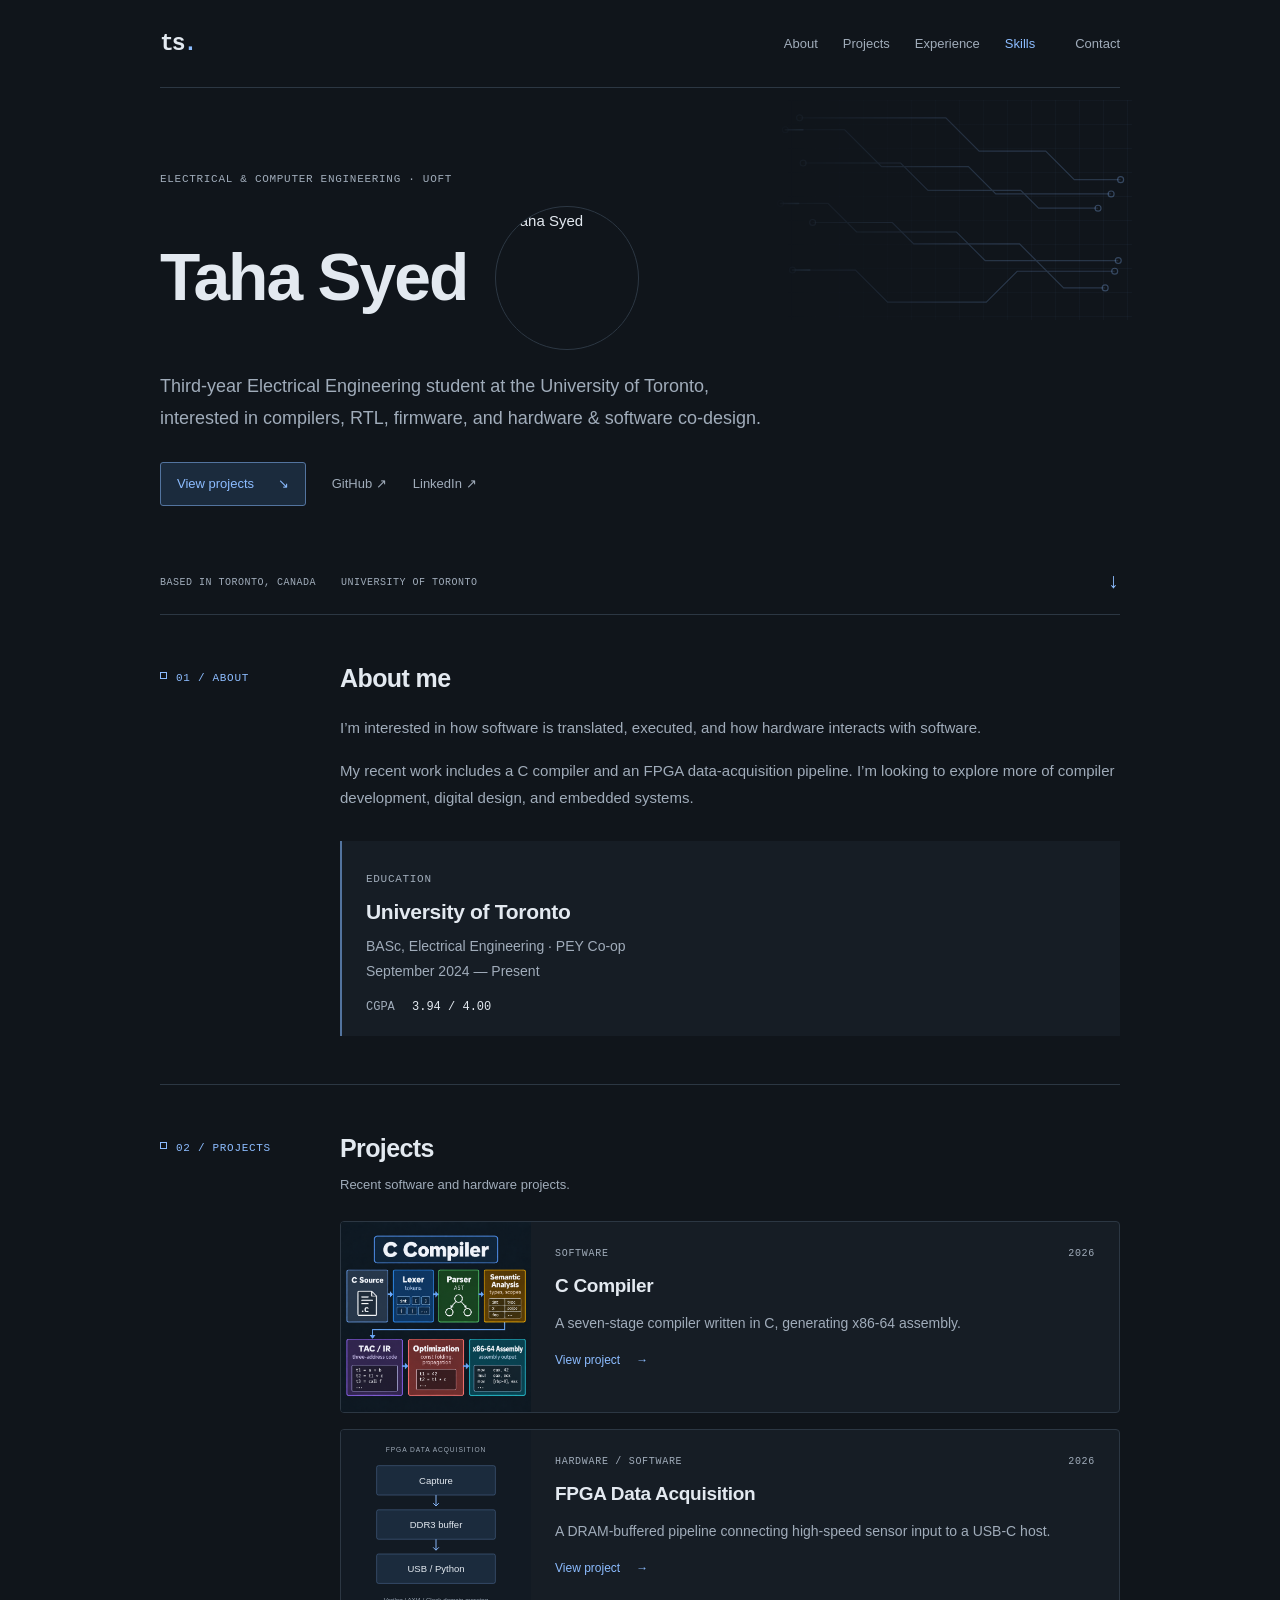
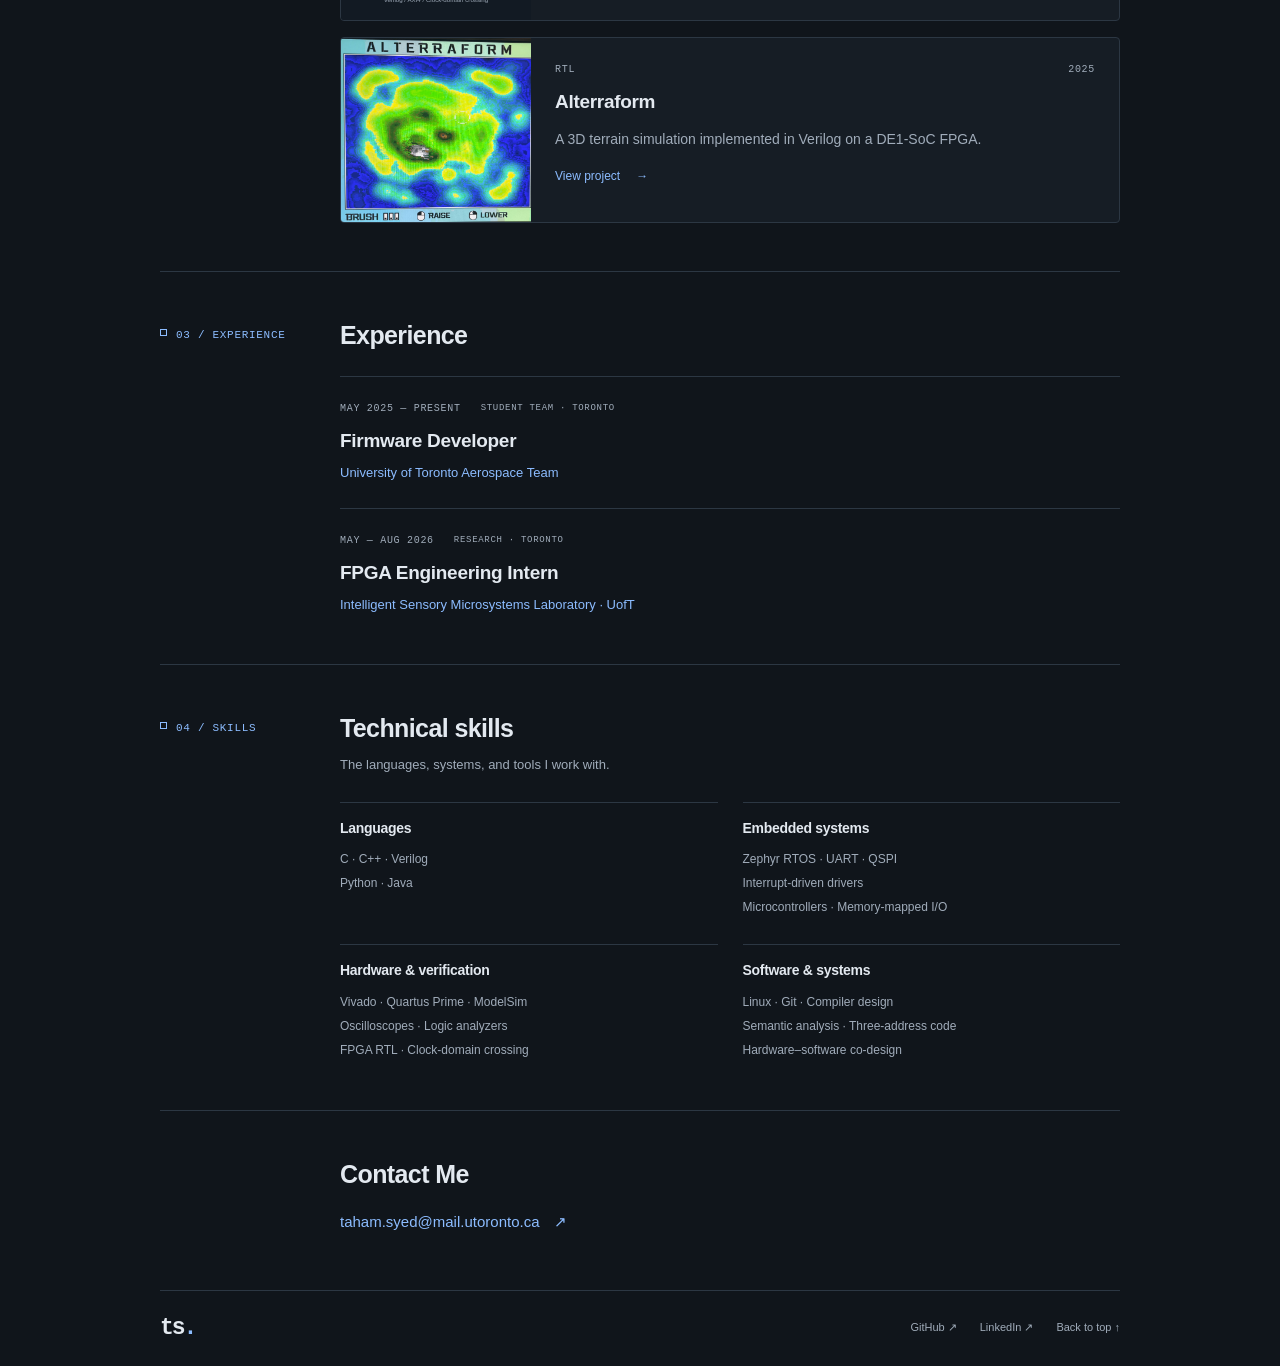
==== index.html @ f786e83d "Initial commit" ====
<!doctype html>
<html lang="en">
<head>
  <meta charset="utf-8">
  <meta name="viewport" content="width=device-width, initial-scale=1">
  <meta name="description" content="Taha Syed — Electrical Engineering student at the University of Toronto, building compilers, FPGA systems, and embedded firmware.">
  <meta name="theme-color" content="#10151b">
  <title>Taha Syed | Portfolio</title>
  <link rel="icon" href="favicon.svg" type="image/svg+xml">
  <link rel="stylesheet" href="styles.css">
  <script src="script.js" defer></script>
</head>
<body>
  <a class="skip-link" href="#main">Skip to content</a>
  <header class="site-header">
    <a class="wordmark" href="#" aria-label="Taha Syed home">ts<span>.</span></a>
    <button class="menu-toggle" aria-expanded="false" aria-controls="navigation">Menu <span>+</span></button>
    <nav id="navigation" aria-label="Main navigation">
      <a href="#about">About</a><a href="#projects">Projects</a><a href="#experience">Experience</a><a href="#skills">Skills</a>
    </nav>
    <a class="header-contact" href="#contact">Contact</a>
  </header>
  <main id="main">
    <section class="hero" aria-labelledby="hero-title">
      <svg class="hero-circuit" viewBox="0 0 300 185" fill="none" aria-hidden="true" focusable="false">
        <defs>
          <path id="trace-a" d="M12 25H62L93 56H166L189 79H286" pathLength="100"/>
          <path id="trace-b" d="M27 53H109L132 76H210L225 91H275" pathLength="100"/>
          <path id="trace-c" d="M8 87H48L72 111H156L180 135H292" pathLength="100"/>
          <path id="trace-d" d="M35 103H102L120 121H209L246 158H281" pathLength="100"/>
          <path id="trace-e" d="M18 143H71L98 170H181L207 144H289" pathLength="100"/>
          <path id="trace-f" d="M24 15H147L175 43H231L255 67H294" pathLength="100"/>
        </defs>
        <g class="circuit-traces">
          <use href="#trace-a"/><use href="#trace-b"/><use href="#trace-c"/><use href="#trace-d"/>
          <use href="#trace-e"/><use href="#trace-f"/>
        </g>
        <g class="circuit-signals"><use href="#trace-a"/><use href="#trace-c"/><use href="#trace-e"/></g>
        <g class="circuit-nodes">
          <circle cx="12" cy="25" r="2.5"/><circle cx="286" cy="79" r="2.5"/>
          <circle cx="27" cy="53" r="2.5"/><circle cx="275" cy="91" r="2.5"/>
          <circle cx="8" cy="87" r="2.5"/><circle cx="292" cy="135" r="2.5"/>
          <circle cx="35" cy="103" r="2.5"/><circle cx="281" cy="158" r="2.5"/>
          <circle cx="18" cy="143" r="2.5"/><circle cx="289" cy="144" r="2.5"/>
          <circle cx="24" cy="15" r="2.5"/><circle cx="294" cy="67" r="2.5"/>
        </g>
      </svg>
      <div class="hero-copy">
        <p class="eyebrow">ELECTRICAL & COMPUTER ENGINEERING · UOFT</p>
        <div class="hero-identity">
          <h1 id="hero-title">Taha Syed</h1>
          <img class="portrait" src="images/pic.png" alt="Taha Syed" width="144" height="144">
        </div>
        <p class="hero-description">Third-year Electrical Engineering student at the University of Toronto, interested in compilers, RTL, firmware, and hardware &amp; software co-design.</p>
        <div class="hero-actions"><a class="button primary" href="#projects">View projects <span>↘</span></a><a class="text-link" href="https://github.com/taha412">GitHub ↗</a><a class="text-link" href="https://www.linkedin.com/in/t-syed/">LinkedIn ↗</a></div>
      </div>
      <div class="hero-footer"><span>BASED IN TORONTO, CANADA</span><span>UNIVERSITY OF TORONTO</span><a href="#about" aria-label="Scroll to about">↓</a></div>
    </section>
    <section id="about" class="section about-section">
      <div class="section-label"><span>01 / ABOUT</span></div>
      <div class="about-grid"><h2>About me</h2><div class="about-copy"><p>I’m interested in how software is translated, executed, and how hardware interacts with software.</p><p>My recent work includes a C compiler and an FPGA data-acquisition pipeline. I’m looking to explore more of compiler development, digital design, and embedded systems.</p><div class="education"><span class="small-label">EDUCATION</span><h3>University of Toronto</h3><p>BASc, Electrical Engineering · PEY Co-op<br>September 2024 — Present</p><p class="education-gpa">CGPA <strong>3.94 / 4.00</strong></p></div></div></div>
    </section>
    <section id="projects" class="section">
      <div class="section-label"><span>02 / PROJECTS</span></div>
      <div class="section-heading"><h2>Projects</h2><p>Recent software and hardware projects.</p></div>
      <div class="project-grid project-cards">
      <article class="project project-card">
        <a class="project-card-link" href="projects/c-compiler.html" aria-labelledby="c-compiler-title">
          <img class="project-thumbnail project-thumbnail-diagram" src="images/compiler-dark.png" alt="C compiler pipeline from source code through lexing, parsing, semantic analysis, and optimization to x86-64 assembly" loading="lazy" width="1254" height="1254">
          <div class="project-body"><div class="project-meta">SOFTWARE <span>2026</span></div><h3 id="c-compiler-title">C Compiler</h3><p>A seven-stage compiler written in C, generating x86-64 assembly.</p><span class="project-link">View project <span aria-hidden="true">&rarr;</span></span></div>
        </a>
      </article>
      <article class="project project-card">
        <a class="project-card-link" href="projects/fpga-data-acquisition.html" aria-labelledby="fpga-data-acquisition-title">
          <img class="project-thumbnail" src="images/acquisition-thumbnail.svg" alt="Data acquisition pipeline: capture, DDR3 buffer, and USB readout to Python" width="400" height="400" loading="lazy">
          <div class="project-body"><div class="project-meta">HARDWARE / SOFTWARE <span>2026</span></div><h3 id="fpga-data-acquisition-title">FPGA Data Acquisition</h3><p>A DRAM-buffered pipeline connecting high-speed sensor input to a USB-C host.</p><span class="project-link">View project <span aria-hidden="true">&rarr;</span></span></div>
        </a>
      </article>
      <article class="project project-card">
        <a class="project-card-link" href="projects/alterraform.html" aria-labelledby="alterraform-title">
          <img class="project-thumbnail" src="images/alterraform.png" alt="Alterraform terrain simulation with elevation colors and terrain editing controls" loading="lazy" width="988" height="622">
          <div class="project-body"><div class="project-meta">RTL <span>2025</span></div><h3 id="alterraform-title">Alterraform</h3><p>A 3D terrain simulation implemented in Verilog on a DE1-SoC FPGA.</p><span class="project-link">View project <span aria-hidden="true">&rarr;</span></span></div>
        </a>
      </article>
      </div>
    </section>
    <section id="experience" class="section"><div class="section-label"><span>03 / EXPERIENCE</span></div><div class="section-heading"><h2>Experience</h2></div><article class="experience-row"><div class="experience-date">MAY 2025 — PRESENT<span>STUDENT TEAM · TORONTO</span></div><div><h3>Firmware Developer</h3><p class="organization">University of Toronto Aerospace Team</p></div><span class="experience-icon" aria-hidden="true">↗</span></article><article class="experience-row"><div class="experience-date">MAY — AUG 2026<span>RESEARCH · TORONTO</span></div><div><h3>FPGA Engineering Intern</h3><p class="organization">Intelligent Sensory Microsystems Laboratory · UofT</p></div><span class="experience-icon" aria-hidden="true">↗</span></article></section>
    <section id="skills" class="section"><div class="section-label"><span>04 / SKILLS</span></div><div class="section-heading"><h2>Technical skills</h2><p>The languages, systems, and tools I work with.</p></div><div class="skills-grid"><article><span class="skill-symbol" aria-hidden="true">{ }</span><h3>Languages</h3><p>C · C++ · Verilog<br>Python · Java</p></article><article><span class="skill-symbol" aria-hidden="true">⌘</span><h3>Embedded systems</h3><p>Zephyr RTOS · UART · QSPI<br>Interrupt-driven drivers<br>Microcontrollers · Memory-mapped I/O</p></article><article><span class="skill-symbol" aria-hidden="true">▧</span><h3>Hardware & verification</h3><p>Vivado · Quartus Prime · ModelSim<br>Oscilloscopes · Logic analyzers<br>FPGA RTL · Clock-domain crossing</p></article><article><span class="skill-symbol" aria-hidden="true">&gt;_</span><h3>Software & systems</h3><p>Linux · Git · Compiler design<br>Semantic analysis · Three-address code<br>Hardware–software co-design</p></article></div></section>
    <section id="contact" class="contact"><h2>Contact Me</h2><a href="mailto:taham.syed@mail.utoronto.ca">taham.syed@mail.utoronto.ca <span>↗</span></a></section>
  </main>
  <footer><a class="wordmark" href="#">ts<span>.</span></a><div><a href="https://github.com/taha412">GitHub ↗</a><a href="https://www.linkedin.com/in/t-syed/">LinkedIn ↗</a><a href="#">Back to top ↑</a></div></footer>
</body>
</html>
---- styles.css ----
﻿/* Palette and typography */
:root {
  --bg: #10151b;
  --surface: #161d25;
  --ink: #e3e9f0;
  --muted: #a0acba;
  --accent: #8cbcff;
  --line: #2c3743;
  --mono: 'Cascadia Code', 'SFMono-Regular', Consolas, monospace;
  --sans: 'Helvetica Neue', Helvetica, Arial, sans-serif;
}
* { box-sizing: border-box; }
html { scroll-behavior: smooth; scroll-padding-top: 32px; }
body { margin: 0; background: var(--bg); color: var(--ink); font: 15px/1.8 var(--sans); }
a { color: inherit; text-decoration: none; }
a:hover { color: var(--accent); }
a:focus-visible, button:focus-visible, summary:focus-visible { outline: 2px solid var(--accent); outline-offset: 5px; }
::selection { background: #325078; color: white; }
h1, h2, h3, p { margin: 0; }
h1, h2, h3 { line-height: 1.25; }
h2 { font-size: 25px; font-weight: 600; letter-spacing: -.6px; }
h3 { font-size: 19px; font-weight: 600; letter-spacing: -.3px; }
button { font: inherit; }
.site-header, main, footer { width: min(960px, calc(100% - 64px)); margin-inline: auto; }
.site-header { min-height: 88px; display: flex; align-items: center; gap: 40px; border-bottom: 1px solid var(--line); }
.wordmark { font: 600 23px var(--mono); letter-spacing: -2px; }
.wordmark span { color: var(--accent); }
nav { display: flex; gap: 25px; margin-left: auto; }
nav a, .header-contact { font-size: 13px; color: var(--muted); }
nav a.active { color: var(--accent); }
.header-contact span { margin-left: 6px; }
.menu-toggle { display: none; }

/* A quiet trace pattern keeps the electronics reference in the background. */
.hero { padding: 83px 0 0; position: relative; }
.hero::before { content: ''; position: absolute; top: 12px; right: -12px; width: 38%; height: 220px; background-image: linear-gradient(#8cbcff09 1px, transparent 1px), linear-gradient(90deg, #8cbcff09 1px, transparent 1px); background-size: 24px 24px; mask-image: linear-gradient(to right, transparent, black); pointer-events: none; }
.hero-circuit { position: absolute; top: 12px; right: -12px; width: 38%; height: 220px; pointer-events: none; mask-image: linear-gradient(to right, transparent, black 65%); }
.circuit-traces { stroke: var(--accent); stroke-width: 1; opacity: .2; }
.circuit-nodes { stroke: var(--accent); fill: var(--bg); stroke-width: 1; opacity: .3; }
.circuit-signals use { stroke: var(--accent); stroke-width: 1.2; stroke-linecap: round; stroke-dasharray: 5 115; animation: circuit-flow 7s linear infinite; opacity: .6; }
.circuit-signals use:nth-child(2) { animation-duration: 9s; animation-delay: -3s; }
.circuit-signals use:nth-child(3) { animation-duration: 8s; animation-delay: -5s; }
@keyframes circuit-flow { from { stroke-dashoffset: 10; } to { stroke-dashoffset: -110; } }
.hero-identity { display: flex; align-items: center; gap: 28px; margin: 17px 0 20px; }
.hero .hero-identity h1 { margin: 0; }
.portrait { width: 144px; height: 144px; flex-shrink: 0; object-fit: cover; border-radius: 50%; border: 1px solid var(--line); }
@media (max-width: 480px) { .hero-identity { gap: 16px; } .portrait { width: 88px; height: 88px; } .hero .hero-identity h1 { font-size: clamp(32px, 9vw, 46px); } }
.hero-copy { position: relative; max-width: 675px; }
.eyebrow, .section-label, .small-label, .project-meta, .experience-date { font: 11px/1.6 var(--mono); letter-spacing: .7px; color: var(--muted); }
.hero h1 { font-size: clamp(44px, 7vw, 66px); font-weight: 600; letter-spacing: -2px; margin: 17px 0 20px; }
.hero-description { color: var(--muted); max-width: 630px; font-size: 18px; line-height: 1.8; }
.hero-actions { display: flex; align-items: center; flex-wrap: wrap; gap: 26px; margin-top: 28px; font-size: 13px; }
.button { padding: 9px 16px; border: 1px solid #53749f; border-radius: 3px; color: var(--accent); background: #1b2b3d; }
.button:hover { background: #253c56; }
.button span { margin-left: 20px; }
.text-link { color: var(--muted); }
.hero-footer { display: flex; align-items: center; gap: 25px; margin-top: 65px; padding-bottom: 20px; border-bottom: 1px solid var(--line); color: var(--muted); font: 10px var(--mono); letter-spacing: .5px; }
.hero-footer a { margin-left: auto; font-size: 21px; color: var(--accent); }

/* Content follows one readable column with a narrow label rail. */
.section { padding: 48px 0; border-bottom: 1px solid var(--line); display: grid; grid-template-columns: 145px minmax(0, 1fr); column-gap: 35px; }
.section-label { grid-column: 1; grid-row: 1 / span 10; padding-top: 7px; color: var(--accent); position: relative; }
.section-label::before { content: ''; width: 5px; height: 5px; display: inline-block; border: 1px solid var(--accent); margin: 0 9px 2px 0; }
.section > :not(.section-label) { grid-column: 2; }
.about-grid { display: block; }
.about-copy { margin-top: 20px; }
.about-copy > p { color: var(--muted); margin-bottom: 16px; }
.education { border-left: 2px solid #53749f; padding: 22px 24px; margin-top: 30px; background: var(--surface); }
.education h3 { font-size: 21px; margin: 9px 0; }
.education p { color: var(--muted); font-size: 14px; }
.education .education-gpa { margin-top: 15px; font: 12px var(--mono); }
.education-gpa strong { color: var(--ink); font-weight: 500; margin-left: 10px; }
.section-heading { margin-bottom: 25px; }
.section-heading p { color: var(--muted); font-size: 13px; margin-top: 9px; }
.project-grid { display: grid; gap: 16px; margin-top: 16px; }
.project { background: var(--surface); border: 1px solid var(--line); border-radius: 4px; }
.project-body { padding: 24px; }
.project-meta { display: flex; justify-content: space-between; font-size: 10px; margin-bottom: 12px; }
.project h3 { margin-bottom: 13px; }
.project-body > p { color: var(--muted); font-size: 14px; }
/* Project previews and standalone detail pages share the existing palette. */
.project-cards { margin-top: 0; }
.project-card { overflow: hidden; }
.project-card-link { display: grid; grid-template-columns: 190px minmax(0, 1fr); height: 100%; }
.project-card-link:hover { color: var(--ink); background: #1a232e; }
.project-card-link:focus-visible { outline-offset: -3px; }
.project-card-link:hover h3 { color: var(--accent); }
.project-card .project-link { margin-top: 14px; }
.project-image-placeholder { min-height: 180px; display: grid; place-items: center; background-color: #121a23; background-image: linear-gradient(#8cbcff08 1px, transparent 1px), linear-gradient(90deg, #8cbcff08 1px, transparent 1px); background-size: 24px 24px; color: var(--muted); font: 10px var(--mono); }
.project-thumbnail { display: block; width: 100%; height: 100%; min-height: 180px; object-fit: cover; }
.project-thumbnail-diagram { object-fit: contain; background: #121a23; }
.project-page { max-width: 780px; padding-block: 35px 50px; }
.back-link { display: inline-block; color: var(--accent); font-size: 13px; }
.project-detail-header { margin-top: 34px; }
.project-detail-header h1 { font-size: clamp(32px, 5vw, 46px); letter-spacing: -1px; margin-bottom: 20px; }
.project-intro { color: var(--muted); font-size: 17px; }
.source-note { color: var(--muted); font-size: 13px; margin-top: 20px; }
.project-detail-header .project-meta { justify-content: flex-start; gap: 20px; }
.project-figure { margin: 30px 0; }
.project-figure img { display: block; width: 100%; height: auto; border: 1px solid var(--line); border-radius: 4px; }
.project-figure video { display: block; width: 100%; height: auto; max-height: 75vh; background: var(--bg); border: 1px solid var(--line); border-radius: 4px; }
.detail-placeholder { aspect-ratio: 16 / 9; border: 1px solid var(--line); border-radius: 4px; }
.project-figure figcaption { color: var(--muted); font-size: 12px; margin-top: 10px; }
.project-detail-section { margin-block: 30px; }
.project-detail-section h2 { font-size: 21px; margin-bottom: 12px; }
.project-detail-section p { color: var(--muted); margin-bottom: 15px; }
.bottom-back-link { margin-top: 15px; }
.project-writeup { margin-top: 40px; min-width: 0; }
.project-writeup h2 { margin: 38px 0 17px; font-size: 23px; }
.project-writeup h3 { margin: 25px 0 14px; font-size: 18px; }
.project-writeup p { margin: 15px 0; color: var(--muted); }
.project-writeup strong { color: var(--ink); }
.project-writeup ul { margin-bottom: 22px; font-size: 14px; }
.project-writeup code { font-family: var(--mono); font-size: .86em; }
.project-writeup :not(pre) > code { color: #b9d5f8; background: var(--surface); padding: 2px 5px; border-radius: 3px; }
.code-block, .table-block { margin: 20px 0; background: var(--surface); border: 1px solid var(--line); border-radius: 4px; overflow-x: auto; }
.code-block { padding: 20px 22px; color: #c6daf3; line-height: 1.8; white-space: pre; tab-size: 4; }
.code-block code { font-size: 12px; }
.code-block:focus-visible, .table-block:focus-visible { outline: 2px solid var(--accent); outline-offset: 3px; }
.table-block table { width: 100%; border-collapse: collapse; font-size: 13px; }
.table-block th, .table-block td { text-align: left; padding: 12px 18px; border-bottom: 1px solid var(--line); }
.table-block th { color: var(--ink); font-weight: 500; }
.table-block td { color: var(--muted); }
.table-block tr:last-child > * { border-bottom: 0; }
@media (max-width: 600px) {
  .project-card-link { grid-template-columns: 1fr; }
  .project-thumbnail { height: auto; aspect-ratio: 16 / 9; }
  .project-image-placeholder { min-height: 150px; }
}
ul { color: var(--muted); font-size: 13px; padding-left: 18px; margin: 16px 0 0; }
li { margin-bottom: 6px; padding-left: 3px; }
li::marker { color: #688bb7; }
.tags { display: flex; flex-wrap: wrap; gap: 7px 15px; margin-top: 18px; }
.tags span { color: #a9c5e8; font: 11px/1.6 var(--mono); }
.project-link { display: inline-flex; gap: 16px; color: var(--accent); font-size: 12px; margin-top: 20px; }
.project-link:hover { text-decoration: underline; }
details { margin-top: 17px; }
summary { display: flex; justify-content: space-between; cursor: pointer; color: var(--accent); font-size: 12px; list-style: none; }
summary::-webkit-details-marker { display: none; }
details[open] summary span { transform: rotate(45deg); }
.experience-row { padding: 24px 0; border-top: 1px solid var(--line); }
.experience-row:last-child { padding-bottom: 0; }
.experience-date { font-size: 10px; margin-bottom: 12px; display: flex; flex-wrap: wrap; gap: 8px 20px; }
.experience-date span { color: var(--muted); font-size: 9px; }
.organization { color: var(--accent); font-size: 13px; margin-top: 8px; }
.experience-icon, .skill-symbol { display: none; }
.skills-grid { display: grid; grid-template-columns: repeat(2, minmax(0, 1fr)); gap: 25px; }
.skills-grid article { border-top: 1px solid var(--line); padding-top: 17px; }
.skills-grid h3 { font-size: 14px; margin-bottom: 10px; }
.skills-grid p { color: var(--muted); font-size: 12px; line-height: 2; }
.contact { padding: 48px 0 55px 180px; }
.contact h2 { margin-bottom: 18px; }
.contact > a { color: var(--accent); font-size: 15px; overflow-wrap: anywhere; }
.contact > a span { margin-left: 10px; }
.contact > p { color: var(--muted); font-size: 12px; margin-top: 12px; }
footer { display: flex; align-items: center; gap: 22px; padding-block: 24px; border-top: 1px solid var(--line); }
footer p { color: var(--muted); font-size: 11px; }
footer > div { display: flex; gap: 23px; margin-left: auto; font-size: 11px; color: var(--muted); }
.skip-link { position: fixed; top: -100px; left: 20px; padding: 10px; background: var(--ink); color: var(--bg); z-index: 10; }
.skip-link:focus { top: 10px; }
@media (max-width: 760px) {
  .site-header, main, footer { width: calc(100% - 40px); }
  .site-header { gap: 22px; min-height: 75px; }
  nav { gap: 15px; }
  .header-contact { display: none; }
  .hero { padding-top: 55px; }
  .hero-description { font-size: 16px; }
  .hero-footer { margin-top: 42px; }
  .hero-footer span:nth-child(2) { display: none; }
  .section { grid-template-columns: 1fr; padding-block: 35px; }
  .section-label { grid-row: auto; margin-bottom: 17px; }
  .section > :not(.section-label) { grid-column: 1; }
  .contact { padding: 35px 0; }
}
@media (max-width: 480px) {
  .site-header { position: relative; }
  .menu-toggle { display: block; margin-left: auto; color: var(--ink); border: 0; background: none; padding: 10px 0 10px 12px; font: 12px var(--mono); }
  .menu-toggle span { margin-left: 10px; }
  nav { display: none; position: absolute; top: 74px; left: 0; right: 0; z-index: 5; background: var(--surface); padding: 18px; border: 1px solid var(--line); flex-wrap: wrap; justify-content: space-between; }
  nav.is-open { display: flex; }
  .eyebrow { font-size: 9px; letter-spacing: .2px; }
  .hero::before, .hero-circuit { display: none; }
  .hero h1 { font-size: 46px; }
  .project-body { padding: 20px; }
  .skills-grid { grid-template-columns: 1fr; gap: 20px; }
  footer { flex-wrap: wrap; gap: 17px; }
  footer > div { width: 100%; margin: 0; justify-content: space-between; }
}
@media (prefers-reduced-motion: reduce) {
  html { scroll-behavior: auto; }
  .circuit-signals use { animation: none; opacity: 0; }
}
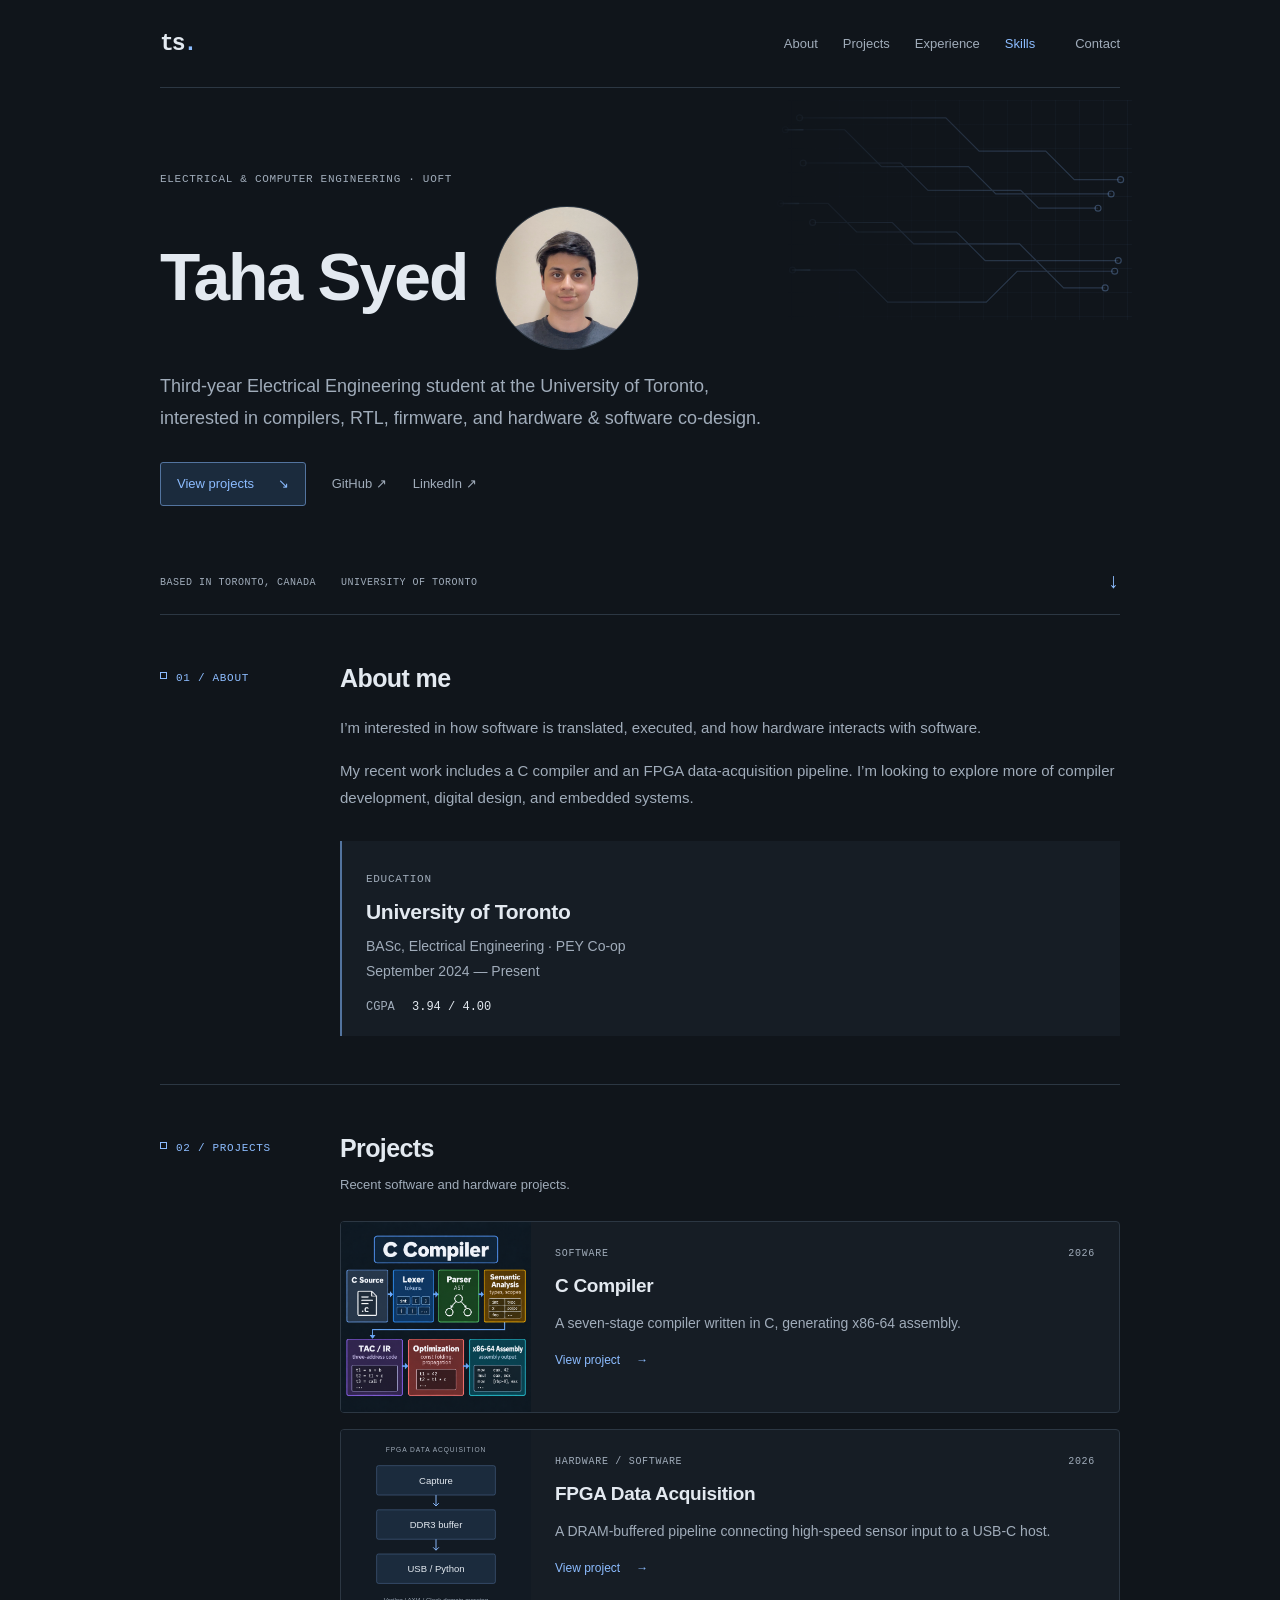
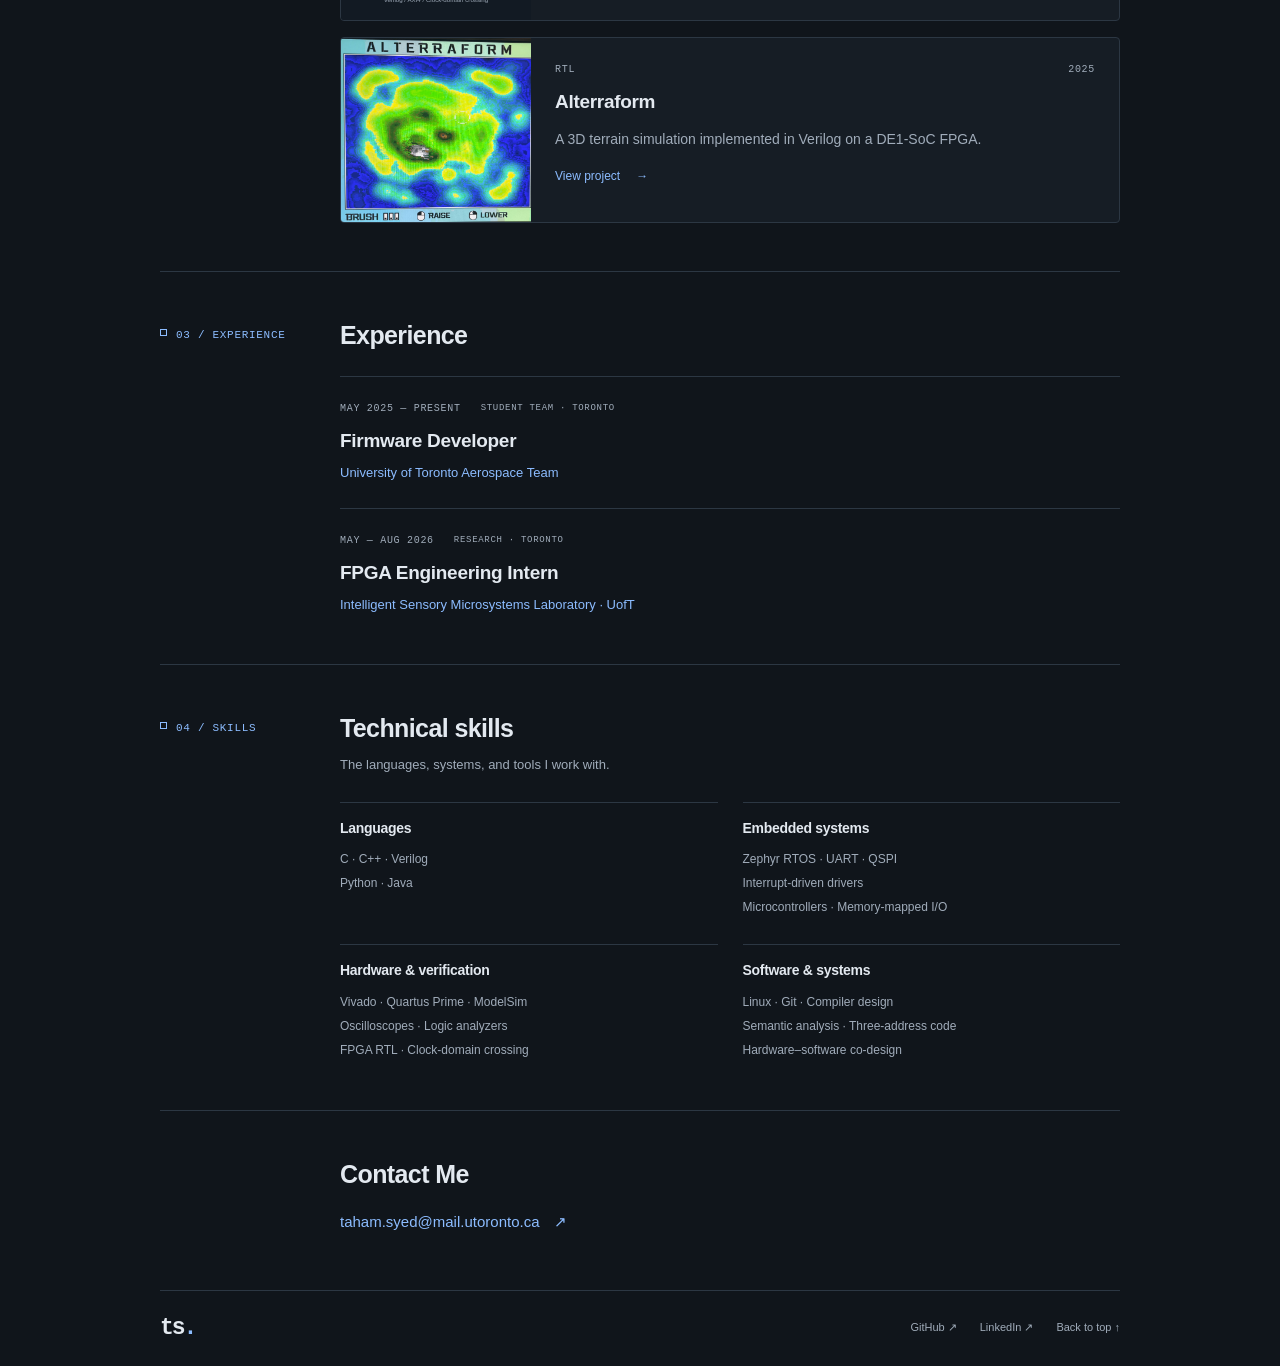
==== commit beff78fa: "Changes" ====
--- a/index.html
+++ b/index.html
@@ -65,19 +65,19 @@
       <div class="section-heading"><h2>Projects</h2><p>Recent software and hardware projects.</p></div>
       <div class="project-grid project-cards">
       <article class="project project-card">
-        <a class="project-card-link" href="projects/c-compiler.html" aria-labelledby="c-compiler-title">
+        <a class="project-card-link" href="projects/c-compiler/" aria-labelledby="c-compiler-title">
           <img class="project-thumbnail project-thumbnail-diagram" src="images/compiler-dark.png" alt="C compiler pipeline from source code through lexing, parsing, semantic analysis, and optimization to x86-64 assembly" loading="lazy" width="1254" height="1254">
           <div class="project-body"><div class="project-meta">SOFTWARE <span>2026</span></div><h3 id="c-compiler-title">C Compiler</h3><p>A seven-stage compiler written in C, generating x86-64 assembly.</p><span class="project-link">View project <span aria-hidden="true">&rarr;</span></span></div>
         </a>
       </article>
       <article class="project project-card">
-        <a class="project-card-link" href="projects/fpga-data-acquisition.html" aria-labelledby="fpga-data-acquisition-title">
+        <a class="project-card-link" href="projects/fpga-data-acquisition/" aria-labelledby="fpga-data-acquisition-title">
           <img class="project-thumbnail" src="images/acquisition-thumbnail.svg" alt="Data acquisition pipeline: capture, DDR3 buffer, and USB readout to Python" width="400" height="400" loading="lazy">
           <div class="project-body"><div class="project-meta">HARDWARE / SOFTWARE <span>2026</span></div><h3 id="fpga-data-acquisition-title">FPGA Data Acquisition</h3><p>A DRAM-buffered pipeline connecting high-speed sensor input to a USB-C host.</p><span class="project-link">View project <span aria-hidden="true">&rarr;</span></span></div>
         </a>
       </article>
       <article class="project project-card">
-        <a class="project-card-link" href="projects/alterraform.html" aria-labelledby="alterraform-title">
+        <a class="project-card-link" href="projects/alterraform/" aria-labelledby="alterraform-title">
           <img class="project-thumbnail" src="images/alterraform.png" alt="Alterraform terrain simulation with elevation colors and terrain editing controls" loading="lazy" width="988" height="622">
           <div class="project-body"><div class="project-meta">RTL <span>2025</span></div><h3 id="alterraform-title">Alterraform</h3><p>A 3D terrain simulation implemented in Verilog on a DE1-SoC FPGA.</p><span class="project-link">View project <span aria-hidden="true">&rarr;</span></span></div>
         </a>
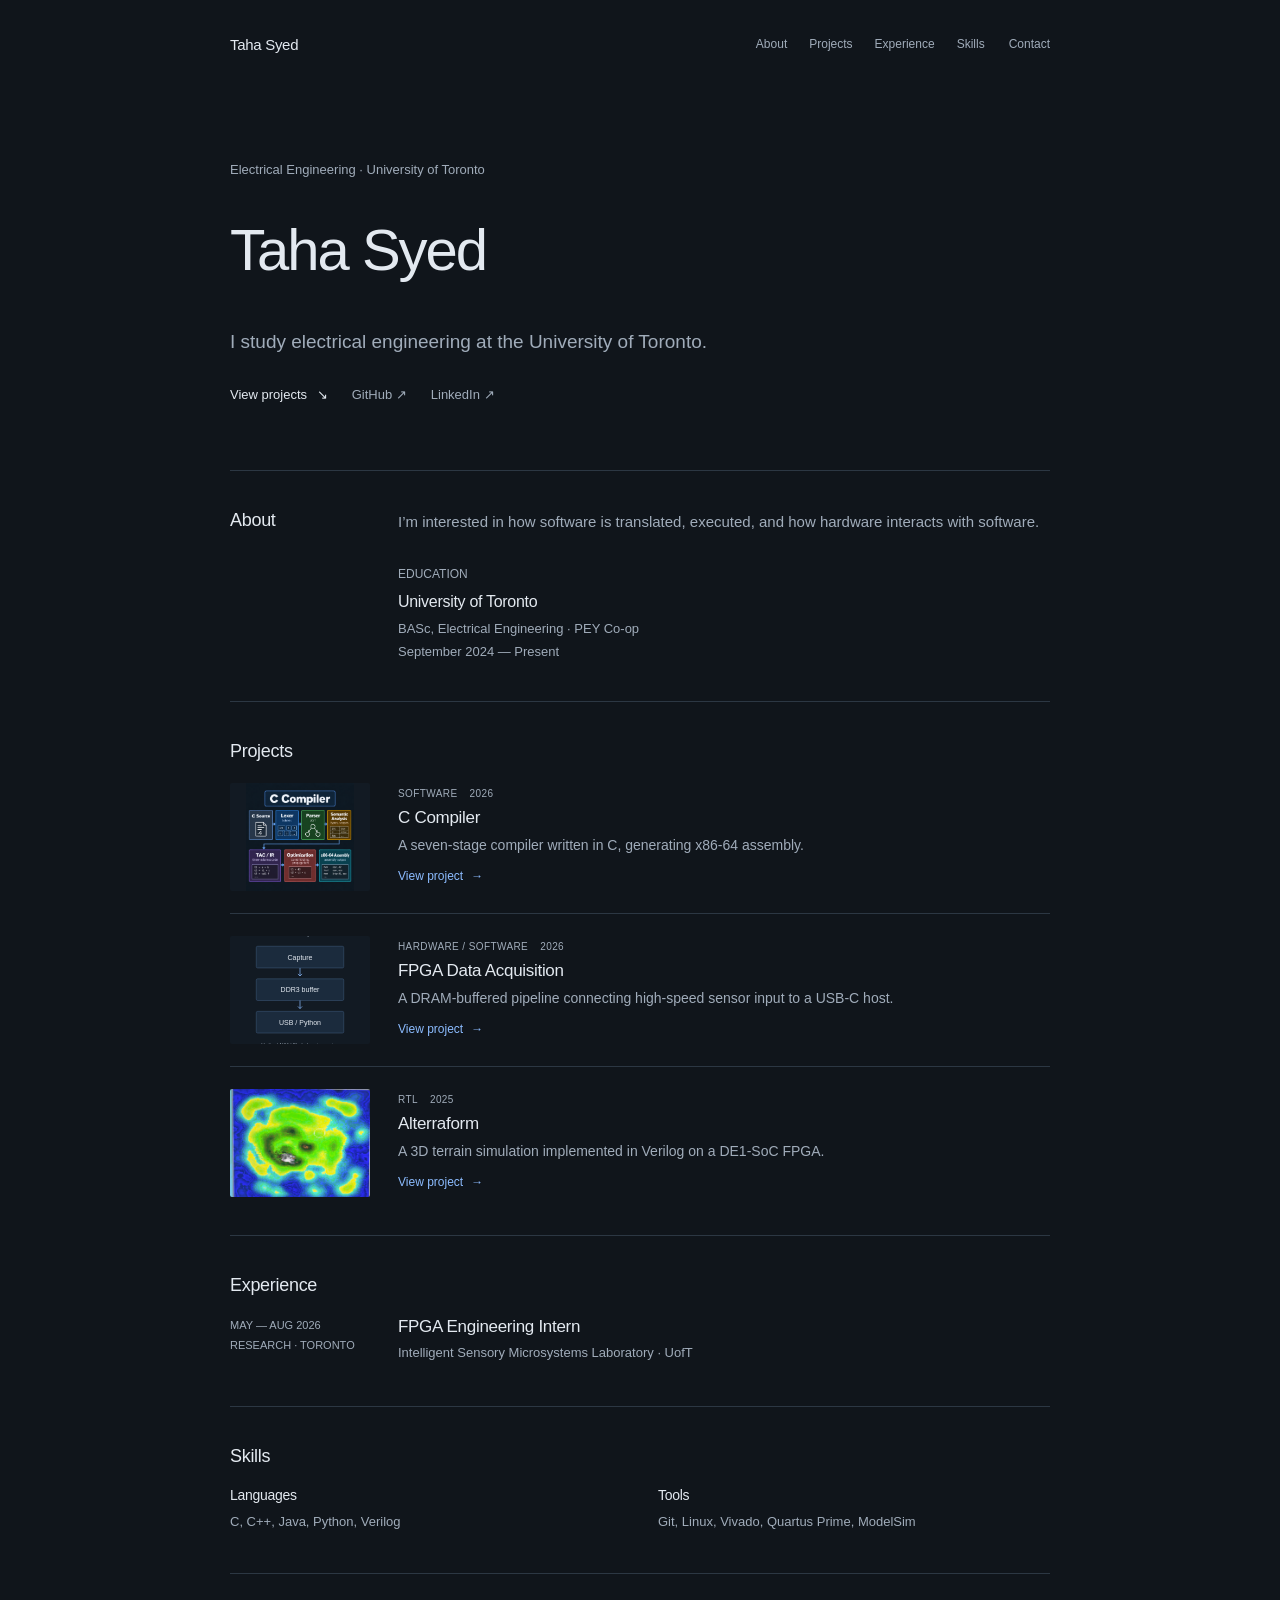
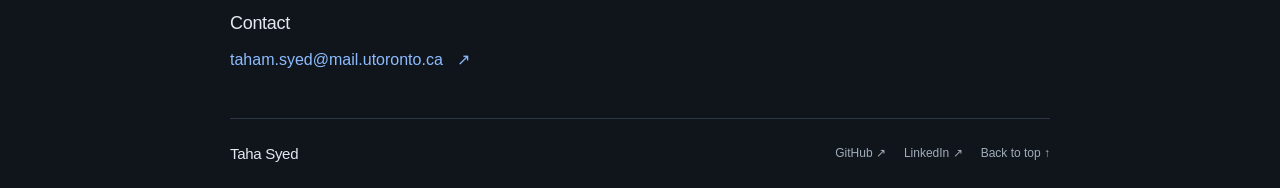
==== commit 5a94086d: "Style Changes" ====
--- a/index.html
+++ b/index.html
@@ -10,10 +10,10 @@
   <link rel="stylesheet" href="styles.css">
   <script src="script.js" defer></script>
 </head>
-<body>
+<body class="home">
   <a class="skip-link" href="#main">Skip to content</a>
   <header class="site-header">
-    <a class="wordmark" href="#" aria-label="Taha Syed home">ts<span>.</span></a>
+    <a class="wordmark" href="#" aria-label="Taha Syed home">Taha Syed</a>
     <button class="menu-toggle" aria-expanded="false" aria-controls="navigation">Menu <span>+</span></button>
     <nav id="navigation" aria-label="Main navigation">
       <a href="#about">About</a><a href="#projects">Projects</a><a href="#experience">Experience</a><a href="#skills">Skills</a>
@@ -22,47 +22,20 @@
   </header>
   <main id="main">
     <section class="hero" aria-labelledby="hero-title">
-      <svg class="hero-circuit" viewBox="0 0 300 185" fill="none" aria-hidden="true" focusable="false">
-        <defs>
-          <path id="trace-a" d="M12 25H62L93 56H166L189 79H286" pathLength="100"/>
-          <path id="trace-b" d="M27 53H109L132 76H210L225 91H275" pathLength="100"/>
-          <path id="trace-c" d="M8 87H48L72 111H156L180 135H292" pathLength="100"/>
-          <path id="trace-d" d="M35 103H102L120 121H209L246 158H281" pathLength="100"/>
-          <path id="trace-e" d="M18 143H71L98 170H181L207 144H289" pathLength="100"/>
-          <path id="trace-f" d="M24 15H147L175 43H231L255 67H294" pathLength="100"/>
-        </defs>
-        <g class="circuit-traces">
-          <use href="#trace-a"/><use href="#trace-b"/><use href="#trace-c"/><use href="#trace-d"/>
-          <use href="#trace-e"/><use href="#trace-f"/>
-        </g>
-        <g class="circuit-signals"><use href="#trace-a"/><use href="#trace-c"/><use href="#trace-e"/></g>
-        <g class="circuit-nodes">
-          <circle cx="12" cy="25" r="2.5"/><circle cx="286" cy="79" r="2.5"/>
-          <circle cx="27" cy="53" r="2.5"/><circle cx="275" cy="91" r="2.5"/>
-          <circle cx="8" cy="87" r="2.5"/><circle cx="292" cy="135" r="2.5"/>
-          <circle cx="35" cy="103" r="2.5"/><circle cx="281" cy="158" r="2.5"/>
-          <circle cx="18" cy="143" r="2.5"/><circle cx="289" cy="144" r="2.5"/>
-          <circle cx="24" cy="15" r="2.5"/><circle cx="294" cy="67" r="2.5"/>
-        </g>
-      </svg>
       <div class="hero-copy">
-        <p class="eyebrow">ELECTRICAL & COMPUTER ENGINEERING · UOFT</p>
+        <p class="eyebrow">Electrical Engineering &middot; University of Toronto</p>
         <div class="hero-identity">
           <h1 id="hero-title">Taha Syed</h1>
-          <img class="portrait" src="images/pic.png" alt="Taha Syed" width="144" height="144">
         </div>
-        <p class="hero-description">Third-year Electrical Engineering student at the University of Toronto, interested in compilers, RTL, firmware, and hardware &amp; software co-design.</p>
+        <p class="hero-description">I study electrical engineering at the University of Toronto.</p>
         <div class="hero-actions"><a class="button primary" href="#projects">View projects <span>↘</span></a><a class="text-link" href="https://github.com/taha412">GitHub ↗</a><a class="text-link" href="https://www.linkedin.com/in/t-syed/">LinkedIn ↗</a></div>
       </div>
-      <div class="hero-footer"><span>BASED IN TORONTO, CANADA</span><span>UNIVERSITY OF TORONTO</span><a href="#about" aria-label="Scroll to about">↓</a></div>
     </section>
     <section id="about" class="section about-section">
-      <div class="section-label"><span>01 / ABOUT</span></div>
-      <div class="about-grid"><h2>About me</h2><div class="about-copy"><p>I’m interested in how software is translated, executed, and how hardware interacts with software.</p><p>My recent work includes a C compiler and an FPGA data-acquisition pipeline. I’m looking to explore more of compiler development, digital design, and embedded systems.</p><div class="education"><span class="small-label">EDUCATION</span><h3>University of Toronto</h3><p>BASc, Electrical Engineering · PEY Co-op<br>September 2024 — Present</p><p class="education-gpa">CGPA <strong>3.94 / 4.00</strong></p></div></div></div>
+      <div class="about-grid"><h2>About</h2><div class="about-copy"><p>I’m interested in how software is translated, executed, and how hardware interacts with software.</p><div class="education"><span class="small-label">EDUCATION</span><h3>University of Toronto</h3><p>BASc, Electrical Engineering · PEY Co-op<br>September 2024 — Present</p></div></div></div>
     </section>
     <section id="projects" class="section">
-      <div class="section-label"><span>02 / PROJECTS</span></div>
-      <div class="section-heading"><h2>Projects</h2><p>Recent software and hardware projects.</p></div>
+      <div class="section-heading"><h2>Projects</h2></div>
       <div class="project-grid project-cards">
       <article class="project project-card">
         <a class="project-card-link" href="projects/c-compiler/" aria-labelledby="c-compiler-title">
@@ -84,10 +57,16 @@
       </article>
       </div>
     </section>
-    <section id="experience" class="section"><div class="section-label"><span>03 / EXPERIENCE</span></div><div class="section-heading"><h2>Experience</h2></div><article class="experience-row"><div class="experience-date">MAY 2025 — PRESENT<span>STUDENT TEAM · TORONTO</span></div><div><h3>Firmware Developer</h3><p class="organization">University of Toronto Aerospace Team</p></div><span class="experience-icon" aria-hidden="true">↗</span></article><article class="experience-row"><div class="experience-date">MAY — AUG 2026<span>RESEARCH · TORONTO</span></div><div><h3>FPGA Engineering Intern</h3><p class="organization">Intelligent Sensory Microsystems Laboratory · UofT</p></div><span class="experience-icon" aria-hidden="true">↗</span></article></section>
-    <section id="skills" class="section"><div class="section-label"><span>04 / SKILLS</span></div><div class="section-heading"><h2>Technical skills</h2><p>The languages, systems, and tools I work with.</p></div><div class="skills-grid"><article><span class="skill-symbol" aria-hidden="true">{ }</span><h3>Languages</h3><p>C · C++ · Verilog<br>Python · Java</p></article><article><span class="skill-symbol" aria-hidden="true">⌘</span><h3>Embedded systems</h3><p>Zephyr RTOS · UART · QSPI<br>Interrupt-driven drivers<br>Microcontrollers · Memory-mapped I/O</p></article><article><span class="skill-symbol" aria-hidden="true">▧</span><h3>Hardware & verification</h3><p>Vivado · Quartus Prime · ModelSim<br>Oscilloscopes · Logic analyzers<br>FPGA RTL · Clock-domain crossing</p></article><article><span class="skill-symbol" aria-hidden="true">&gt;_</span><h3>Software & systems</h3><p>Linux · Git · Compiler design<br>Semantic analysis · Three-address code<br>Hardware–software co-design</p></article></div></section>
-    <section id="contact" class="contact"><h2>Contact Me</h2><a href="mailto:taham.syed@mail.utoronto.ca">taham.syed@mail.utoronto.ca <span>↗</span></a></section>
+    <section id="experience" class="section"><div class="section-heading"><h2>Experience</h2></div><article class="experience-row"><div class="experience-date">MAY — AUG 2026<span>RESEARCH · TORONTO</span></div><div><h3>FPGA Engineering Intern</h3><p class="organization">Intelligent Sensory Microsystems Laboratory · UofT</p></div><span class="experience-icon" aria-hidden="true">↗</span></article></section>
+    <section id="skills" class="section">
+      <div class="section-heading"><h2>Skills</h2></div>
+      <div class="skills-grid">
+        <article><h3>Languages</h3><p>C, C++, Java, Python, Verilog</p></article>
+        <article><h3>Tools</h3><p>Git, Linux, Vivado, Quartus Prime, ModelSim</p></article>
+      </div>
+    </section>
+    <section id="contact" class="contact"><h2>Contact</h2><a href="mailto:taham.syed@mail.utoronto.ca">taham.syed@mail.utoronto.ca <span>↗</span></a></section>
   </main>
-  <footer><a class="wordmark" href="#">ts<span>.</span></a><div><a href="https://github.com/taha412">GitHub ↗</a><a href="https://www.linkedin.com/in/t-syed/">LinkedIn ↗</a><a href="#">Back to top ↑</a></div></footer>
+  <footer><a class="wordmark" href="#">Taha Syed</a><div><a href="https://github.com/taha412">GitHub ↗</a><a href="https://www.linkedin.com/in/t-syed/">LinkedIn ↗</a><a href="#">Back to top ↑</a></div></footer>
 </body>
 </html>
--- a/styles.css
+++ b/styles.css
@@ -1,4 +1,4 @@
-﻿/* Palette and typography */
+/* Shared site styles. Theme colors are defined in :root. */
 :root {
   --bg: #10151b;
   --surface: #161d25;
@@ -9,184 +9,955 @@
   --mono: 'Cascadia Code', 'SFMono-Regular', Consolas, monospace;
   --sans: 'Helvetica Neue', Helvetica, Arial, sans-serif;
 }
-* { box-sizing: border-box; }
-html { scroll-behavior: smooth; scroll-padding-top: 32px; }
-body { margin: 0; background: var(--bg); color: var(--ink); font: 15px/1.8 var(--sans); }
-a { color: inherit; text-decoration: none; }
-a:hover { color: var(--accent); }
-a:focus-visible, button:focus-visible, summary:focus-visible { outline: 2px solid var(--accent); outline-offset: 5px; }
-::selection { background: #325078; color: white; }
-h1, h2, h3, p { margin: 0; }
-h1, h2, h3 { line-height: 1.25; }
-h2 { font-size: 25px; font-weight: 600; letter-spacing: -.6px; }
-h3 { font-size: 19px; font-weight: 600; letter-spacing: -.3px; }
-button { font: inherit; }
-.site-header, main, footer { width: min(960px, calc(100% - 64px)); margin-inline: auto; }
-.site-header { min-height: 88px; display: flex; align-items: center; gap: 40px; border-bottom: 1px solid var(--line); }
-.wordmark { font: 600 23px var(--mono); letter-spacing: -2px; }
-.wordmark span { color: var(--accent); }
-nav { display: flex; gap: 25px; margin-left: auto; }
-nav a, .header-contact { font-size: 13px; color: var(--muted); }
-nav a.active { color: var(--accent); }
-.header-contact span { margin-left: 6px; }
-.menu-toggle { display: none; }
-
-/* A quiet trace pattern keeps the electronics reference in the background. */
-.hero { padding: 83px 0 0; position: relative; }
-.hero::before { content: ''; position: absolute; top: 12px; right: -12px; width: 38%; height: 220px; background-image: linear-gradient(#8cbcff09 1px, transparent 1px), linear-gradient(90deg, #8cbcff09 1px, transparent 1px); background-size: 24px 24px; mask-image: linear-gradient(to right, transparent, black); pointer-events: none; }
-.hero-circuit { position: absolute; top: 12px; right: -12px; width: 38%; height: 220px; pointer-events: none; mask-image: linear-gradient(to right, transparent, black 65%); }
-.circuit-traces { stroke: var(--accent); stroke-width: 1; opacity: .2; }
-.circuit-nodes { stroke: var(--accent); fill: var(--bg); stroke-width: 1; opacity: .3; }
-.circuit-signals use { stroke: var(--accent); stroke-width: 1.2; stroke-linecap: round; stroke-dasharray: 5 115; animation: circuit-flow 7s linear infinite; opacity: .6; }
-.circuit-signals use:nth-child(2) { animation-duration: 9s; animation-delay: -3s; }
-.circuit-signals use:nth-child(3) { animation-duration: 8s; animation-delay: -5s; }
-@keyframes circuit-flow { from { stroke-dashoffset: 10; } to { stroke-dashoffset: -110; } }
-.hero-identity { display: flex; align-items: center; gap: 28px; margin: 17px 0 20px; }
-.hero .hero-identity h1 { margin: 0; }
-.portrait { width: 144px; height: 144px; flex-shrink: 0; object-fit: cover; border-radius: 50%; border: 1px solid var(--line); }
-@media (max-width: 480px) { .hero-identity { gap: 16px; } .portrait { width: 88px; height: 88px; } .hero .hero-identity h1 { font-size: clamp(32px, 9vw, 46px); } }
-.hero-copy { position: relative; max-width: 675px; }
-.eyebrow, .section-label, .small-label, .project-meta, .experience-date { font: 11px/1.6 var(--mono); letter-spacing: .7px; color: var(--muted); }
-.hero h1 { font-size: clamp(44px, 7vw, 66px); font-weight: 600; letter-spacing: -2px; margin: 17px 0 20px; }
-.hero-description { color: var(--muted); max-width: 630px; font-size: 18px; line-height: 1.8; }
-.hero-actions { display: flex; align-items: center; flex-wrap: wrap; gap: 26px; margin-top: 28px; font-size: 13px; }
-.button { padding: 9px 16px; border: 1px solid #53749f; border-radius: 3px; color: var(--accent); background: #1b2b3d; }
-.button:hover { background: #253c56; }
-.button span { margin-left: 20px; }
-.text-link { color: var(--muted); }
-.hero-footer { display: flex; align-items: center; gap: 25px; margin-top: 65px; padding-bottom: 20px; border-bottom: 1px solid var(--line); color: var(--muted); font: 10px var(--mono); letter-spacing: .5px; }
-.hero-footer a { margin-left: auto; font-size: 21px; color: var(--accent); }
-
-/* Content follows one readable column with a narrow label rail. */
-.section { padding: 48px 0; border-bottom: 1px solid var(--line); display: grid; grid-template-columns: 145px minmax(0, 1fr); column-gap: 35px; }
-.section-label { grid-column: 1; grid-row: 1 / span 10; padding-top: 7px; color: var(--accent); position: relative; }
-.section-label::before { content: ''; width: 5px; height: 5px; display: inline-block; border: 1px solid var(--accent); margin: 0 9px 2px 0; }
-.section > :not(.section-label) { grid-column: 2; }
-.about-grid { display: block; }
-.about-copy { margin-top: 20px; }
-.about-copy > p { color: var(--muted); margin-bottom: 16px; }
-.education { border-left: 2px solid #53749f; padding: 22px 24px; margin-top: 30px; background: var(--surface); }
-.education h3 { font-size: 21px; margin: 9px 0; }
-.education p { color: var(--muted); font-size: 14px; }
-.education .education-gpa { margin-top: 15px; font: 12px var(--mono); }
-.education-gpa strong { color: var(--ink); font-weight: 500; margin-left: 10px; }
-.section-heading { margin-bottom: 25px; }
-.section-heading p { color: var(--muted); font-size: 13px; margin-top: 9px; }
-.project-grid { display: grid; gap: 16px; margin-top: 16px; }
-.project { background: var(--surface); border: 1px solid var(--line); border-radius: 4px; }
-.project-body { padding: 24px; }
-.project-meta { display: flex; justify-content: space-between; font-size: 10px; margin-bottom: 12px; }
-.project h3 { margin-bottom: 13px; }
-.project-body > p { color: var(--muted); font-size: 14px; }
-/* Project previews and standalone detail pages share the existing palette. */
-.project-cards { margin-top: 0; }
-.project-card { overflow: hidden; }
-.project-card-link { display: grid; grid-template-columns: 190px minmax(0, 1fr); height: 100%; }
-.project-card-link:hover { color: var(--ink); background: #1a232e; }
-.project-card-link:focus-visible { outline-offset: -3px; }
-.project-card-link:hover h3 { color: var(--accent); }
-.project-card .project-link { margin-top: 14px; }
-.project-image-placeholder { min-height: 180px; display: grid; place-items: center; background-color: #121a23; background-image: linear-gradient(#8cbcff08 1px, transparent 1px), linear-gradient(90deg, #8cbcff08 1px, transparent 1px); background-size: 24px 24px; color: var(--muted); font: 10px var(--mono); }
-.project-thumbnail { display: block; width: 100%; height: 100%; min-height: 180px; object-fit: cover; }
-.project-thumbnail-diagram { object-fit: contain; background: #121a23; }
-.project-page { max-width: 780px; padding-block: 35px 50px; }
-.back-link { display: inline-block; color: var(--accent); font-size: 13px; }
-.project-detail-header { margin-top: 34px; }
-.project-detail-header h1 { font-size: clamp(32px, 5vw, 46px); letter-spacing: -1px; margin-bottom: 20px; }
-.project-intro { color: var(--muted); font-size: 17px; }
-.source-note { color: var(--muted); font-size: 13px; margin-top: 20px; }
-.project-detail-header .project-meta { justify-content: flex-start; gap: 20px; }
-.project-figure { margin: 30px 0; }
-.project-figure img { display: block; width: 100%; height: auto; border: 1px solid var(--line); border-radius: 4px; }
-.project-figure video { display: block; width: 100%; height: auto; max-height: 75vh; background: var(--bg); border: 1px solid var(--line); border-radius: 4px; }
-.detail-placeholder { aspect-ratio: 16 / 9; border: 1px solid var(--line); border-radius: 4px; }
-.project-figure figcaption { color: var(--muted); font-size: 12px; margin-top: 10px; }
-.project-detail-section { margin-block: 30px; }
-.project-detail-section h2 { font-size: 21px; margin-bottom: 12px; }
-.project-detail-section p { color: var(--muted); margin-bottom: 15px; }
-.bottom-back-link { margin-top: 15px; }
-.project-writeup { margin-top: 40px; min-width: 0; }
-.project-writeup h2 { margin: 38px 0 17px; font-size: 23px; }
-.project-writeup h3 { margin: 25px 0 14px; font-size: 18px; }
-.project-writeup p { margin: 15px 0; color: var(--muted); }
-.project-writeup strong { color: var(--ink); }
-.project-writeup ul { margin-bottom: 22px; font-size: 14px; }
-.project-writeup code { font-family: var(--mono); font-size: .86em; }
-.project-writeup :not(pre) > code { color: #b9d5f8; background: var(--surface); padding: 2px 5px; border-radius: 3px; }
-.code-block, .table-block { margin: 20px 0; background: var(--surface); border: 1px solid var(--line); border-radius: 4px; overflow-x: auto; }
-.code-block { padding: 20px 22px; color: #c6daf3; line-height: 1.8; white-space: pre; tab-size: 4; }
-.code-block code { font-size: 12px; }
-.code-block:focus-visible, .table-block:focus-visible { outline: 2px solid var(--accent); outline-offset: 3px; }
-.table-block table { width: 100%; border-collapse: collapse; font-size: 13px; }
-.table-block th, .table-block td { text-align: left; padding: 12px 18px; border-bottom: 1px solid var(--line); }
-.table-block th { color: var(--ink); font-weight: 500; }
-.table-block td { color: var(--muted); }
-.table-block tr:last-child > * { border-bottom: 0; }
+
+* {
+  box-sizing: border-box;
+}
+
+html {
+  scroll-behavior: smooth;
+  scroll-padding-top: 32px;
+}
+
+body {
+  margin: 0;
+  background: var(--bg);
+  color: var(--ink);
+  font: 15px/1.8 var(--sans);
+}
+
+a {
+  color: inherit;
+  text-decoration: none;
+}
+
+a:focus-visible, button:focus-visible, summary:focus-visible {
+  outline: 2px solid var(--accent);
+  outline-offset: 5px;
+}
+
+h1, p {
+  margin: 0;
+}
+
+h1 {
+  line-height: 1.25;
+}
+
+button {
+  font: inherit;
+}
+
+main {
+  margin-inline: auto;
+}
+
+.wordmark span {
+  color: var(--accent);
+}
+
+nav a, .header-contact {
+  color: var(--muted);
+}
+
+.header-contact span {
+  margin-left: 6px;
+}
+
+.menu-toggle {
+  display: none;
+}
+
+.hero .hero-identity h1 {
+  margin: 0;
+}
+
+@media (max-width: 480px) {
+  .hero-identity {
+    gap: 16px;
+  }
+
+  .hero .hero-identity h1 {
+    font-size: clamp(32px, 9vw, 46px);
+  }
+}
+
+.section-heading p {
+  color: var(--muted);
+  font-size: 13px;
+  margin-top: 9px;
+}
+
+.project-cards {
+  margin-top: 0;
+}
+
+.project-card-link:focus-visible {
+  outline-offset: -3px;
+}
+
+.project-card-link:hover h3 {
+  color: var(--accent);
+}
+
+.project-detail-header .project-meta {
+  justify-content: flex-start;
+  gap: 20px;
+}
+
+.project-figure img {
+  display: block;
+  width: 100%;
+  height: auto;
+  border: 1px solid var(--line);
+  border-radius: 4px;
+}
+
+.project-figure video {
+  display: block;
+  width: 100%;
+  height: auto;
+  max-height: 75vh;
+  background: var(--bg);
+  border: 1px solid var(--line);
+  border-radius: 4px;
+}
+
+.project-detail-section {
+  margin-block: 30px;
+}
+
+.project-detail-section h2 {
+  font-size: 21px;
+  margin-bottom: 12px;
+}
+
+.project-detail-section p {
+  color: var(--muted);
+  margin-bottom: 15px;
+}
+
+.project-writeup strong {
+  color: var(--ink);
+}
+
+.project-writeup code {
+  font-family: var(--mono);
+  font-size: .86em;
+}
+
+.project-writeup :not(pre) > code {
+  color: #b9d5f8;
+  background: var(--surface);
+  padding: 2px 5px;
+  border-radius: 3px;
+}
+
+.table-block {
+  margin: 20px 0;
+  background: var(--surface);
+  border: 1px solid var(--line);
+  border-radius: 4px;
+  overflow-x: auto;
+}
+
+.code-block code {
+  font-size: 12px;
+}
+
+.code-block:focus-visible, .table-block:focus-visible {
+  outline: 2px solid var(--accent);
+  outline-offset: 3px;
+}
+
+.table-block table {
+  width: 100%;
+  border-collapse: collapse;
+  font-size: 13px;
+}
+
+.table-block th, .table-block td {
+  text-align: left;
+  padding: 12px 18px;
+  border-bottom: 1px solid var(--line);
+}
+
+.table-block th {
+  color: var(--ink);
+  font-weight: 500;
+}
+
+.table-block td {
+  color: var(--muted);
+}
+
+.table-block tr:last-child > * {
+  border-bottom: 0;
+}
+
 @media (max-width: 600px) {
-  .project-card-link { grid-template-columns: 1fr; }
-  .project-thumbnail { height: auto; aspect-ratio: 16 / 9; }
-  .project-image-placeholder { min-height: 150px; }
-}
-ul { color: var(--muted); font-size: 13px; padding-left: 18px; margin: 16px 0 0; }
-li { margin-bottom: 6px; padding-left: 3px; }
-li::marker { color: #688bb7; }
-.tags { display: flex; flex-wrap: wrap; gap: 7px 15px; margin-top: 18px; }
-.tags span { color: #a9c5e8; font: 11px/1.6 var(--mono); }
-.project-link { display: inline-flex; gap: 16px; color: var(--accent); font-size: 12px; margin-top: 20px; }
-.project-link:hover { text-decoration: underline; }
-details { margin-top: 17px; }
-summary { display: flex; justify-content: space-between; cursor: pointer; color: var(--accent); font-size: 12px; list-style: none; }
-summary::-webkit-details-marker { display: none; }
-details[open] summary span { transform: rotate(45deg); }
-.experience-row { padding: 24px 0; border-top: 1px solid var(--line); }
-.experience-row:last-child { padding-bottom: 0; }
-.experience-date { font-size: 10px; margin-bottom: 12px; display: flex; flex-wrap: wrap; gap: 8px 20px; }
-.experience-date span { color: var(--muted); font-size: 9px; }
-.organization { color: var(--accent); font-size: 13px; margin-top: 8px; }
-.experience-icon, .skill-symbol { display: none; }
-.skills-grid { display: grid; grid-template-columns: repeat(2, minmax(0, 1fr)); gap: 25px; }
-.skills-grid article { border-top: 1px solid var(--line); padding-top: 17px; }
-.skills-grid h3 { font-size: 14px; margin-bottom: 10px; }
-.skills-grid p { color: var(--muted); font-size: 12px; line-height: 2; }
-.contact { padding: 48px 0 55px 180px; }
-.contact h2 { margin-bottom: 18px; }
-.contact > a { color: var(--accent); font-size: 15px; overflow-wrap: anywhere; }
-.contact > a span { margin-left: 10px; }
-.contact > p { color: var(--muted); font-size: 12px; margin-top: 12px; }
-footer { display: flex; align-items: center; gap: 22px; padding-block: 24px; border-top: 1px solid var(--line); }
-footer p { color: var(--muted); font-size: 11px; }
-footer > div { display: flex; gap: 23px; margin-left: auto; font-size: 11px; color: var(--muted); }
-.skip-link { position: fixed; top: -100px; left: 20px; padding: 10px; background: var(--ink); color: var(--bg); z-index: 10; }
-.skip-link:focus { top: 10px; }
+  .project-card-link {
+    grid-template-columns: 1fr;
+  }
+
+  .project-thumbnail {
+    height: auto;
+    aspect-ratio: 16 / 9;
+  }
+}
+
+ul {
+  color: var(--muted);
+  font-size: 13px;
+  padding-left: 18px;
+  margin: 16px 0 0;
+}
+
+li {
+  margin-bottom: 6px;
+  padding-left: 3px;
+}
+
+li::marker {
+  color: #688bb7;
+}
+
+.project-link {
+  display: inline-flex;
+  gap: 16px;
+  color: var(--accent);
+  font-size: 12px;
+  margin-top: 20px;
+}
+
+.project-link:hover {
+  text-decoration: underline;
+}
+
+details {
+  margin-top: 17px;
+}
+
+summary {
+  display: flex;
+  justify-content: space-between;
+  cursor: pointer;
+  color: var(--accent);
+  font-size: 12px;
+  list-style: none;
+}
+
+summary::-webkit-details-marker {
+  display: none;
+}
+
+details[open] summary span {
+  transform: rotate(45deg);
+}
+
+.experience-row:last-child {
+  padding-bottom: 0;
+}
+
+.experience-icon {
+  display: none;
+}
+
+.contact > a span {
+  margin-left: 10px;
+}
+
+.contact > p {
+  color: var(--muted);
+  font-size: 12px;
+  margin-top: 12px;
+}
+
+footer p {
+  color: var(--muted);
+  font-size: 11px;
+}
+
+.skip-link {
+  position: fixed;
+  top: -100px;
+  left: 20px;
+  padding: 10px;
+  background: var(--ink);
+  color: var(--bg);
+  z-index: 10;
+}
+
+.skip-link:focus {
+  top: 10px;
+}
+
 @media (max-width: 760px) {
-  .site-header, main, footer { width: calc(100% - 40px); }
-  .site-header { gap: 22px; min-height: 75px; }
-  nav { gap: 15px; }
-  .header-contact { display: none; }
-  .hero { padding-top: 55px; }
-  .hero-description { font-size: 16px; }
-  .hero-footer { margin-top: 42px; }
-  .hero-footer span:nth-child(2) { display: none; }
-  .section { grid-template-columns: 1fr; padding-block: 35px; }
-  .section-label { grid-row: auto; margin-bottom: 17px; }
-  .section > :not(.section-label) { grid-column: 1; }
-  .contact { padding: 35px 0; }
-}
+  .site-header, main, footer {
+    width: calc(100% - 40px);
+  }
+
+  .site-header {
+    gap: 22px;
+    min-height: 75px;
+  }
+
+  nav {
+    gap: 15px;
+  }
+
+  .header-contact {
+    display: none;
+  }
+
+  .hero {
+    padding-top: 55px;
+  }
+
+  .hero-description {
+    font-size: 16px;
+  }
+
+  .section {
+    grid-template-columns: 1fr;
+    padding-block: 35px;
+  }
+
+  .contact {
+    padding: 35px 0;
+  }
+}
+
 @media (max-width: 480px) {
-  .site-header { position: relative; }
-  .menu-toggle { display: block; margin-left: auto; color: var(--ink); border: 0; background: none; padding: 10px 0 10px 12px; font: 12px var(--mono); }
-  .menu-toggle span { margin-left: 10px; }
-  nav { display: none; position: absolute; top: 74px; left: 0; right: 0; z-index: 5; background: var(--surface); padding: 18px; border: 1px solid var(--line); flex-wrap: wrap; justify-content: space-between; }
-  nav.is-open { display: flex; }
-  .eyebrow { font-size: 9px; letter-spacing: .2px; }
-  .hero::before, .hero-circuit { display: none; }
-  .hero h1 { font-size: 46px; }
-  .project-body { padding: 20px; }
-  .skills-grid { grid-template-columns: 1fr; gap: 20px; }
-  footer { flex-wrap: wrap; gap: 17px; }
-  footer > div { width: 100%; margin: 0; justify-content: space-between; }
-}
+  .site-header {
+    position: relative;
+  }
+
+  .menu-toggle {
+    display: block;
+    margin-left: auto;
+    color: var(--ink);
+    border: 0;
+    background: none;
+    padding: 10px 0 10px 12px;
+    font: 12px var(--mono);
+  }
+
+  .menu-toggle span {
+    margin-left: 10px;
+  }
+
+  nav {
+    display: none;
+    position: absolute;
+    top: 74px;
+    left: 0;
+    right: 0;
+    z-index: 5;
+    background: var(--surface);
+    padding: 18px;
+    border: 1px solid var(--line);
+    flex-wrap: wrap;
+    justify-content: space-between;
+  }
+
+  nav.is-open {
+    display: flex;
+  }
+
+  .eyebrow {
+    font-size: 9px;
+    letter-spacing: .2px;
+  }
+
+  .hero h1 {
+    font-size: 46px;
+  }
+
+  .project-body {
+    padding: 20px;
+  }
+
+  .skills-grid {
+    grid-template-columns: 1fr;
+    gap: 20px;
+  }
+
+  footer {
+    flex-wrap: wrap;
+    gap: 17px;
+  }
+
+  footer > div {
+    width: 100%;
+    margin: 0;
+    justify-content: space-between;
+  }
+}
+
 @media (prefers-reduced-motion: reduce) {
-  html { scroll-behavior: auto; }
-  .circuit-signals use { animation: none; opacity: 0; }
-}
+  html {
+    scroll-behavior: auto;
+  }
+}
+
+.home {
+  color-scheme: dark;
+  font-size: 15px;
+  line-height: 1.75;
+}
+
+.home ::selection {
+  background: #325078;
+  color: #ffffff;
+}
+
+.home .site-header, .home main, .home footer {
+  width: min(820px, calc(100% - 48px));
+}
+
+.home .site-header {
+  display: flex;
+  align-items: center;
+  border-bottom: 1px solid var(--line);
+  margin-inline: auto;
+  min-height: 88px;
+  gap: 24px;
+  border: 0;
+}
+
+.home .wordmark {
+  font: 500 15px var(--sans);
+  letter-spacing: -.3px;
+  white-space: nowrap;
+}
+
+.home nav {
+  display: flex;
+  margin-left: auto;
+  gap: 22px;
+}
+
+.home nav a, .home .header-contact {
+  font-size: 12px;
+}
+
+.home nav a.active {
+  color: var(--muted);
+}
+
+.home a:hover {
+  color: var(--accent);
+  text-decoration: underline;
+  text-underline-offset: 4px;
+}
+
+.home .hero {
+  position: relative;
+  padding: 72px 0 64px;
+  border-bottom: 1px solid var(--line);
+}
+
+.home .hero-copy {
+  position: relative;
+  max-width: 610px;
+}
+
+.home .eyebrow {
+  font: 13px/1.6 var(--sans);
+  letter-spacing: 0;
+  color: var(--muted);
+}
+
+.home .hero-identity {
+  display: flex;
+  align-items: center;
+  gap: 28px;
+  margin: 16px 0 20px;
+}
+
+.home .hero h1 {
+  font-size: clamp(42px, 7vw, 58px);
+  font-weight: 500;
+  letter-spacing: -2px;
+  margin: 17px 0 20px;
+}
+
+.home .hero-description {
+  color: var(--muted);
+  max-width: 560px;
+  font-size: 19px;
+  line-height: 1.65;
+}
+
+.home .hero-actions {
+  display: flex;
+  align-items: center;
+  flex-wrap: wrap;
+  gap: 24px;
+  margin-top: 26px;
+  font-size: 13px;
+}
+
+.home .button {
+  padding: 0;
+  border: 0;
+  border-radius: 0;
+  color: var(--ink);
+  background: none;
+}
+
+.home .button:hover {
+  background: none;
+}
+
+.home .button span {
+  margin-left: 6px;
+}
+
+.home .text-link {
+  color: var(--muted);
+}
+
+.home .section {
+  padding: 38px 0;
+  border-bottom: 1px solid var(--line);
+  display: block;
+  grid-template-columns: 145px minmax(0, 1fr);
+  column-gap: 35px;
+}
+
+.home h2 {
+  line-height: 1.25;
+  margin: 0;
+  font-size: 18px;
+  font-weight: 500;
+  letter-spacing: -.3px;
+}
+
+.home h3 {
+  letter-spacing: -.3px;
+  line-height: 1.25;
+  margin: 0;
+  font-size: 17px;
+  font-weight: 500;
+}
+
+.home .about-grid {
+  display: grid;
+  grid-template-columns: 140px minmax(0, 1fr);
+  gap: 28px;
+}
+
+.home .about-copy {
+  margin-top: 20px;
+  margin: 0;
+}
+
+.home .about-copy > p {
+  color: var(--muted);
+  margin-bottom: 12px;
+}
+
+.home .education {
+  border-left: 2px solid #53749f;
+  padding: 0;
+  margin-top: 24px;
+  background: none;
+  border: 0;
+}
+
+.home .small-label {
+  font: 12px var(--sans);
+  letter-spacing: 0;
+  color: var(--muted);
+}
+
+.home .education h3 {
+  font-size: 16px;
+  margin: 6px 0;
+}
+
+.home .education p {
+  color: var(--muted);
+  font-size: 13px;
+}
+
+.home .section-heading {
+  margin-bottom: 20px;
+}
+
+.home .project-grid {
+  display: grid;
+  gap: 0;
+  margin-top: 16px;
+}
+
+.home .project {
+  background: none;
+  border: 0;
+  border-radius: 0;
+}
+
+.home .project + .project {
+  border-top: 1px solid var(--line);
+}
+
+.home .project-card {
+  overflow: visible;
+}
+
+.home .project-card-link {
+  display: grid;
+  grid-template-columns: 140px minmax(0, 1fr);
+  height: 100%;
+  gap: 28px;
+  padding: 22px 0;
+  align-items: center;
+}
+
+.home .project-card:first-child .project-card-link {
+  padding-top: 0;
+}
+
+.home .project-card:last-child .project-card-link {
+  padding-bottom: 0;
+}
+
+.home .project-card-link:hover {
+  color: var(--ink);
+  background: none;
+  text-decoration: none;
+}
+
+.home .project-thumbnail {
+  display: block;
+  width: 140px;
+  height: 108px;
+  min-height: 0;
+  object-fit: cover;
+  border-radius: 2px;
+}
+
+.home .project-thumbnail-diagram {
+  object-fit: contain;
+  background: #121a23;
+}
+
+.home .project-body {
+  padding: 0;
+}
+
+.home .project-meta {
+  display: flex;
+  justify-content: flex-start;
+  font-size: 10px;
+  margin-bottom: 5px;
+  font: 10px/1.6 var(--sans);
+  letter-spacing: .4px;
+  color: var(--muted);
+  gap: 12px;
+}
+
+.home .project h3 {
+  margin-bottom: 5px;
+}
+
+.home .project-body > p {
+  color: var(--muted);
+  font-size: 14px;
+}
+
+.home .project-card .project-link {
+  margin-top: 8px;
+  font-size: 12px;
+  gap: 8px;
+}
+
+.home .experience-row {
+  padding: 0;
+  border-top: 1px solid var(--line);
+  display: grid;
+  grid-template-columns: 140px minmax(0, 1fr);
+  gap: 28px;
+  border: 0;
+}
+
+.home .experience-date {
+  font-size: 10px;
+  margin-bottom: 12px;
+  display: block;
+  flex-wrap: wrap;
+  gap: 8px 20px;
+  font: 11px/1.8 var(--sans);
+  letter-spacing: 0;
+  color: var(--muted);
+}
+
+.home .experience-date span {
+  color: var(--muted);
+  font-size: 9px;
+  display: block;
+  font: inherit;
+}
+
+.home .organization {
+  color: var(--muted);
+  font-size: 13px;
+  margin-top: 4px;
+}
+
+.home .skills-grid {
+  display: grid;
+  grid-template-columns: repeat(2, minmax(0, 1fr));
+  gap: 24px 36px;
+}
+
+.home .skills-grid article {
+  border-top: 1px solid var(--line);
+  padding-top: 17px;
+  border: 0;
+  padding: 0;
+}
+
+.home .skills-grid h3 {
+  font-size: 14px;
+  margin-bottom: 5px;
+}
+
+.home .skills-grid p {
+  color: var(--muted);
+  font-size: 13px;
+  line-height: 1.9;
+}
+
+.home .contact {
+  padding: 38px 0 44px;
+}
+
+.home .contact h2 {
+  margin-bottom: 12px;
+}
+
+.home .contact > a {
+  color: var(--accent);
+  font-size: 16px;
+  overflow-wrap: anywhere;
+}
+
+.home footer {
+  display: flex;
+  align-items: center;
+  gap: 22px;
+  padding-block: 24px;
+  border-top: 1px solid var(--line);
+  margin-inline: auto;
+}
+
+.home footer > div {
+  display: flex;
+  gap: 18px;
+  margin-left: auto;
+  font-size: 12px;
+  color: var(--muted);
+}
+
+.home .project-page {
+  max-width: 820px;
+  padding-block: 30px 48px;
+}
+
+.home .back-link {
+  display: inline-block;
+  color: var(--muted);
+  font-size: 12px;
+}
+
+.home .project-detail-header {
+  margin-top: 36px;
+}
+
+.home .project-detail-header h1 {
+  font-size: clamp(32px, 5vw, 46px);
+  letter-spacing: -1.3px;
+  margin-bottom: 20px;
+  font-weight: 500;
+  margin: 10px 0 18px;
+}
+
+.home .project-intro {
+  color: var(--muted);
+  font-size: 18px;
+  line-height: 1.7;
+  max-width: 680px;
+}
+
+.home .tags {
+  display: flex;
+  flex-wrap: wrap;
+  gap: 6px 16px;
+  margin-top: 18px;
+}
+
+.home .tags span {
+  color: var(--muted);
+  font: 12px/1.7 var(--sans);
+}
+
+.home .source-note {
+  color: var(--muted);
+  font-size: 13px;
+  margin-top: 20px;
+}
+
+.home .project-writeup {
+  margin-top: 32px;
+  min-width: 0;
+}
+
+.home .project-writeup h2 {
+  margin: 34px 0 14px;
+  font-size: 19px;
+  font-weight: 500;
+  letter-spacing: -.3px;
+}
+
+.home .project-writeup h3 {
+  margin: 24px 0 12px;
+  font-size: 16px;
+  font-weight: 500;
+}
+
+.home .project-writeup p {
+  margin: 14px 0;
+  color: var(--muted);
+}
+
+.home .project-writeup ul {
+  margin-bottom: 22px;
+  font-size: 14px;
+}
+
+.home .project-figure {
+  margin: 28px 0;
+}
+
+.home .project-figure img, .home .project-figure video {
+  border: 0;
+  border-radius: 2px;
+}
+
+.home .project-figure figcaption {
+  color: var(--muted);
+  font-size: 12px;
+  margin-top: 10px;
+}
+
+.home .code-block, .home .table-block {
+  border-radius: 2px;
+  border: 0;
+}
+
+.home .code-block {
+  padding: 18px 20px;
+  color: #c6daf3;
+  line-height: 1.8;
+  white-space: pre;
+  tab-size: 4;
+  margin: 20px 0;
+  background: var(--surface);
+  border: 1px solid var(--line);
+  border-radius: 4px;
+  overflow-x: auto;
+}
+
+.home .table-block th, .home .table-block td {
+  padding: 11px 16px;
+}
+
+.home .bottom-back-link {
+  margin-top: 24px;
+}
+
+@media (max-width: 600px) {
+  .home .site-header {
+    gap: 16px;
+  }
+
+  .home nav {
+    gap: 14px;
+  }
+
+  .home .header-contact {
+    display: none;
+  }
+
+  .home .hero {
+    padding: 42px 0;
+  }
+
+  .home .hero-description {
+    font-size: 17px;
+  }
+
+  .home .about-grid, .home .experience-row {
+    grid-template-columns: 1fr;
+    gap: 16px;
+  }
+
+  .home .project-card-link {
+    grid-template-columns: 96px minmax(0, 1fr);
+    gap: 18px;
+  }
+
+  .home .project-thumbnail {
+    width: 96px;
+    height: 96px;
+    aspect-ratio: auto;
+  }
+
+  .home .section {
+    padding-block: 30px;
+  }
+}
+
+@media (max-width: 480px) {
+  .home .site-header {
+    min-height: 72px;
+  }
+
+  .home nav {
+    top: 65px;
+    background: var(--bg);
+  }
+
+  .home .menu-toggle {
+    font: 12px var(--sans);
+  }
+
+  .home .eyebrow {
+    font-size: 12px;
+  }
+
+  .home .skills-grid {
+    grid-template-columns: 1fr;
+    gap: 20px;
+  }
+
+  .home footer > div {
+    justify-content: flex-start;
+    gap: 24px;
+  }
+}
+
+@media (max-width: 360px) {
+  .home .project-card-link {
+    grid-template-columns: 1fr;
+    gap: 14px;
+  }
+
+  .home .project-thumbnail {
+    width: 100%;
+    height: 150px;
+  }
+}
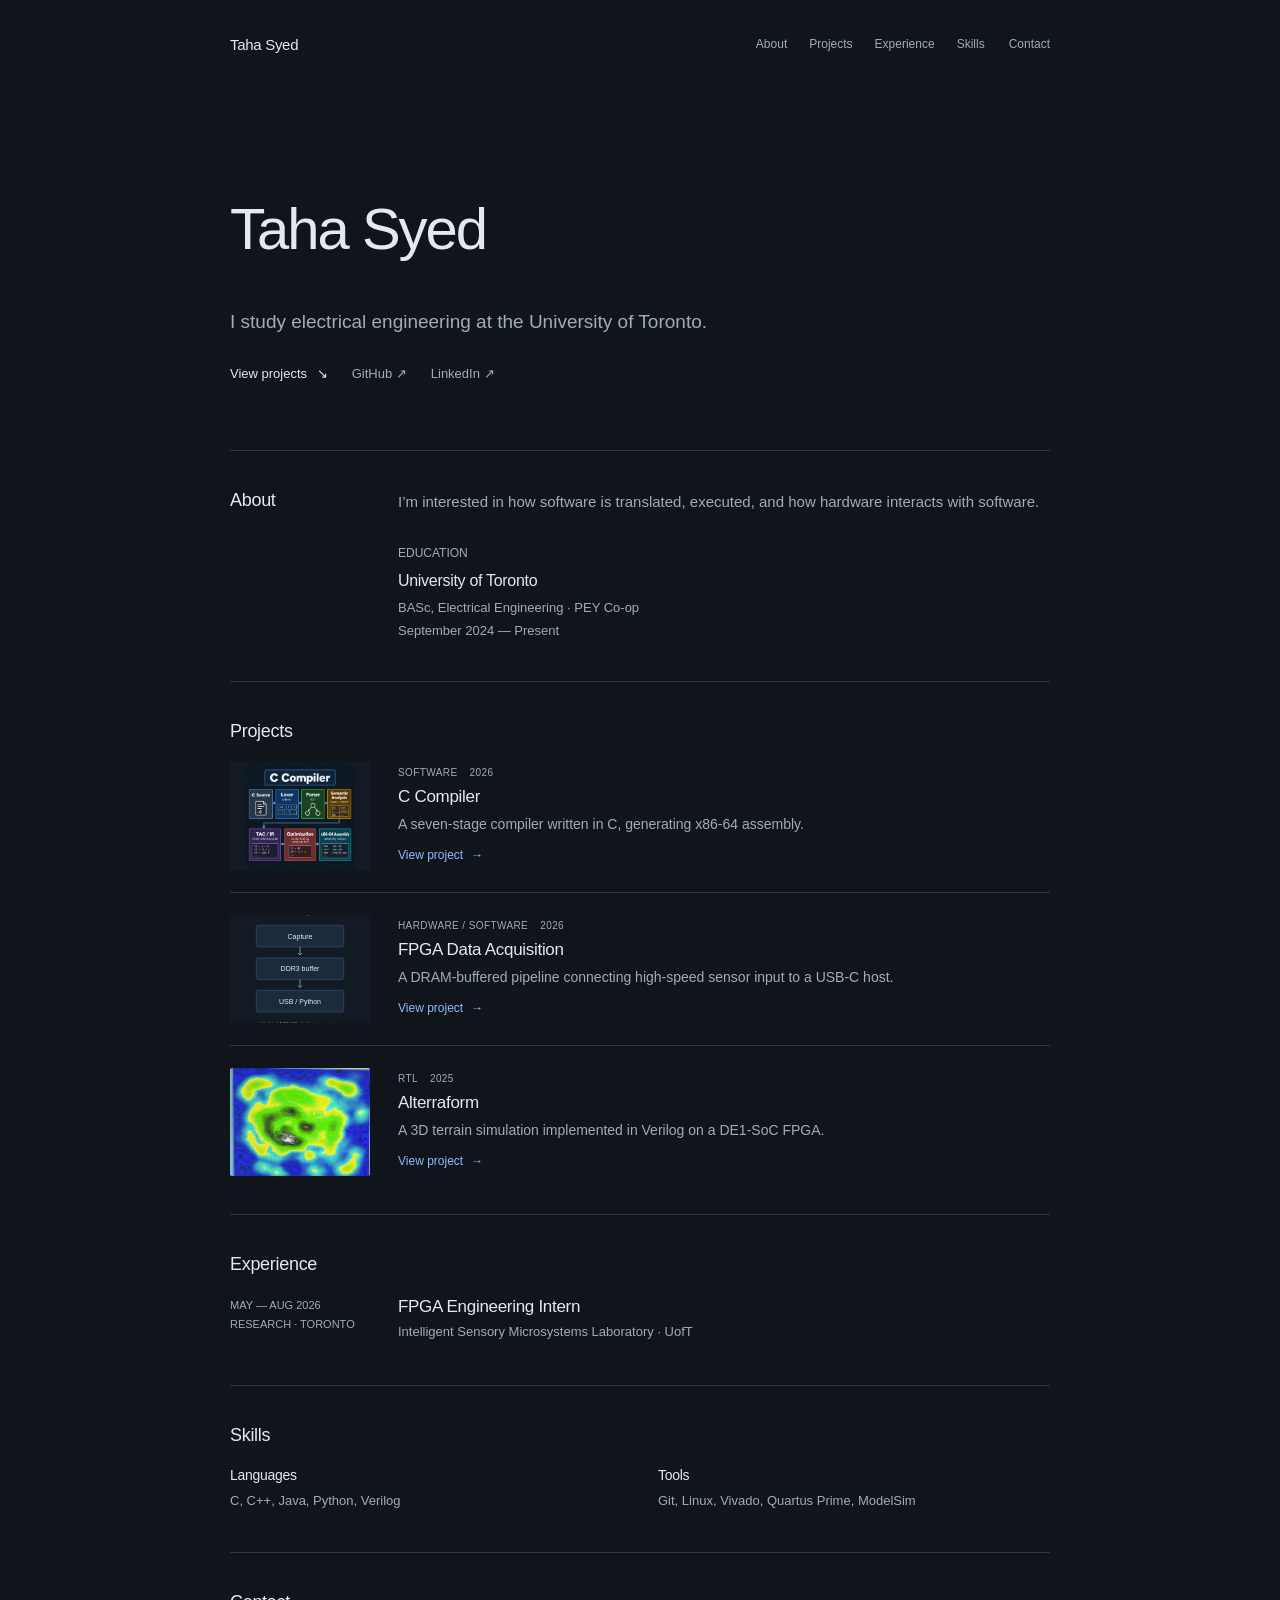
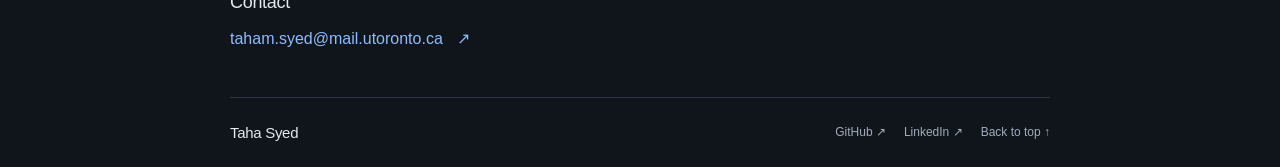
==== commit 295a9a2f: "Small Change" ====
--- a/index.html
+++ b/index.html
@@ -23,7 +23,6 @@
   <main id="main">
     <section class="hero" aria-labelledby="hero-title">
       <div class="hero-copy">
-        <p class="eyebrow">Electrical Engineering &middot; University of Toronto</p>
         <div class="hero-identity">
           <h1 id="hero-title">Taha Syed</h1>
         </div>
